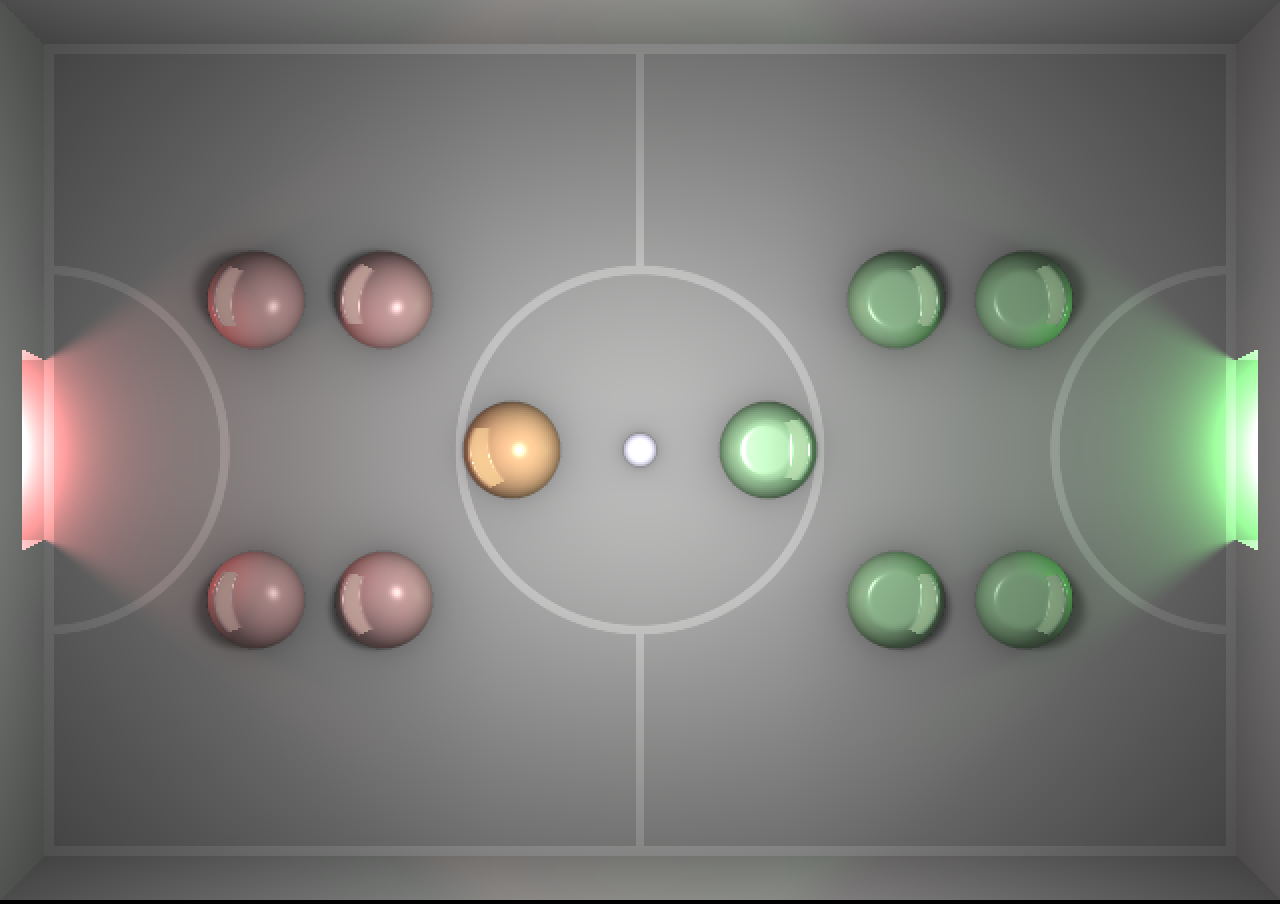
==== JS_GLSL/index.html @ 3027aa20 "new build" ====
<!DOCTYPE html>
<html>
  <head>
    <meta charset="utf-8">          
    <title>Index</title>
    <style>
      body {background-color: #000;overflow: hidden;margin: 0px;padding: 0px;}
    </style>
  </head>
  <body>
    <div class="divcanvas">
      <canvas id="canvas"></canvas>
    </div>
    <script>

"use strict";

const input = {
  mx:0,
  my:0,
  lsx:0,
  lsy:0,
  gp:false,
  elem: null,
  update: function() {
    for (const gamepad of navigator.getGamepads()) {
      if (!gamepad) continue;
      for (const [i, button] of gamepad.buttons.entries()) {
        if (button.pressed) {
          //console.log(`Button ${i} [PRESSED]`);
        }
      }
      for (const [i, axis] of gamepad.axes.entries()) {
        //console.log(`${i}: ${axis.toFixed(4)}`);
        //console.log("value", axis + 1);
        if(i==0){input.lsx=axis}
        if(i==1){input.lsy=axis}
        if(Math.abs(input.lsx)<0.1){input.lsx=0}
        if(Math.abs(input.lsy)<0.1){input.lsy=0}
      }
    }
  },
  setMousePosition:function(e) {
    const rect = input.elem.getBoundingClientRect();
    input.mx = e.clientX - rect.left;
    input.my = rect.height - (e.clientY - rect.top) - 1;  // bottom is 0 in WebGL
    //input.mx = input.mx*rr.pixscale;
    //input.my = input.my*rr.pixscale;
  },
  init:function(){
    this.elem = document.querySelector('.divcanvas');
    this.elem.addEventListener('mouseover', rr.requestFrame);
    this.elem.addEventListener('mouseout', rr.cancelFrame);
    this.elem.addEventListener('mousedown', physics.slow);
    this.elem.addEventListener('mouseup', physics.fast);
    this.elem.addEventListener('mousemove', this.setMousePosition);
    this.elem.addEventListener('touchstart', (e) => {
      e.preventDefault();
      rr.requestFrame();
    }, {passive: false});
    this.elem.addEventListener('touchmove', (e) => {
      e.preventDefault();
      this.setMousePosition(e.touches[0]);
    }, {passive: false});
    this.elem.addEventListener('touchend', (e) => {
      e.preventDefault();
      rr.cancelFrame();
    }, {passive: false});
    window.addEventListener("gamepadconnected", (e) => {
      input.gp = true;
      var eg = e.gamepad;
      console.log("GP %d: %s. %d btns, %d axes.",eg.index,eg.id,eg.buttons.length,eg.axes.length,);
    });
  }
}

const shaders = {
  vs:`#version 300 es
    // an attribute is an input (in) to a vertex shader.
    // It will receive data from a buffer
    in vec4 a_position;

    // all shaders have a main function
    void main() {

      // gl_Position is a special variable a vertex shader
      // is responsible for setting
      gl_Position = a_position;
    }
  `,
  fs:`#version 300 es
    precision highp float;

    uniform vec2 iResolution;
    uniform vec2 iMouse;
    uniform float iTime;

    uniform vec2 pos0;
    uniform vec3 pos1;
    uniform vec3 pos2;
    uniform vec3 pos3;
    uniform vec3 pos4;
    uniform vec3 pos5;
    uniform vec3 pos6;
    uniform vec3 pos7;
    uniform vec3 pos8;
    uniform vec3 pos9;
    uniform vec3 pos10;

    // we need to declare an output for the fragment shader
    out vec4 outColor;
    #define numrobs 11
    #define numlights 3
    #define black vec3(0.0,0.0,0.0)
    #define white vec3(1.0,1.0,1.0)
    #define grey vec3(0.5,0.5,0.5)
    #define blue vec3(0.0,0.0,1.0)
    #define red vec3(1.0,0.0,0.0)
    #define lime vec3(0.0,1.0,0.0)
    #define green vec3(0.0,0.7,0.0)
    #define cyan vec3(0.0,1.0,1.0)
    #define purple vec3(1.0,0.0,1.0)
    #define yellow vec3(1.0,1.0,0.0)
    #define orange vec3(1.0,0.6,0.0)
    
    #define porange vec3(1.0,0.8,0.6)
    #define pyellow vec3(0.87,0.87,0.7)
    #define pblue vec3(0.8,0.85,1.0)
    #define pgreen vec3(0.7,0.9,0.7)
    #define pink vec3(0.95,0.75,0.75)
    #define ppurple vec3(1.0,0.7,1.0)
    #define pgrey vec3(0.85,0.85,0.85)
    
    // declared here for use in functions
    float pixel = 0.0;
    vec4 courtprox = vec4(0.0);
    vec2 uv = vec2(0.0);
    float ar = 0.0;
    float f = 0.0; // AA mixing number
    float border = 0.05;
    float bar = 1.0;
    
    struct light
    {
        vec3 colour;
        vec3 position;
        vec3 difference;
        vec3 amount;
        vec2 shadow;
        float dist;
        float intensity;
    };
    
    struct Rob // Round Object. (Players and Ball)
    {
        vec3 position;
        vec3 colourA;
        vec3 colourB;
        float rotation;
        float radius;
    };
    
    vec3 getGroundColour(){
        float linewidth = 0.01;
        float hlinewidth = linewidth/2.0;
        float rhlinewidth = hlinewidth + pixel/2.0;
        vec3 rcol = pgrey;
        if(courtprox.x>-linewidth&&courtprox.x<=0.0||abs(courtprox.y)<linewidth||courtprox.z>-linewidth&&courtprox.z<=0.0||abs(courtprox.w)<linewidth){
            rcol = white;
        }
        float crad = 0.2;
        float dfc = distance(uv, vec2(ar/2.0, 0.5));
        float crdiff = dfc-crad;
        if(crdiff<rhlinewidth ){
            f = smoothstep(rhlinewidth-pixel,rhlinewidth , abs(crdiff));
            rcol = mix(white, pgrey, f);
        }
    
        if(crdiff>=hlinewidth-pixel&&abs(uv.x - (ar/2.0))<=hlinewidth){
            rcol = white;
        }
        dfc = distance(uv, vec2(border*bar, 0.5));
        crdiff = dfc-crad;
        if(crdiff<rhlinewidth ){
            f = smoothstep(rhlinewidth-pixel,rhlinewidth , abs(crdiff));
            rcol = mix(white, rcol, f);
        }
        dfc = distance(uv, vec2(ar-(border*bar), 0.5));
        crdiff = dfc-crad;
        if(crdiff<rhlinewidth ){
            f = smoothstep(rhlinewidth-pixel,rhlinewidth , abs(crdiff));
            rcol = mix(white, rcol, f);
        }
        return rcol;
    }
    
    bool outputMode = false; vec3 outputColour; // Easy way to throw a value at the output for debugging
    void outputValue (in float value){
        outputMode = true;
        if ( value >= 0.0 && value <= 1.0 )
            { outputColour = vec3(value, value, value); }
            else if ( value < 0.0 && value > -1.0 )
            { outputColour = vec3(0.0, 0.0, -value ); }
            else if ( value > 1.0 )
            { outputColour = vec3(1.0-(1.0/value), 1.0, 0.0); }
            else if ( value < -1.0 )
            { outputColour = vec3(1.0-(1.0/-value), 0.0, 1.0); }
    } // Call outputValue with a float and that value will override the pixel output
    void outputValue (in vec3 value){outputMode = true;outputColour = value;} // or directly with a vec3
    
    vec3 contrast(vec3 color, float value) {
      return 0.5 + value * (color - 0.5);
    }
    
    vec3 gammaCorrection (vec3 colour, float gamma) {
      return pow(colour, vec3(1. / gamma));
    }
    
    float linePointLength( in vec3 P, in vec3 A, in vec3 B ){
        vec3 AB = B-A;
        float lenAB = length(AB);
        vec3 D = AB/lenAB;
        vec3 AP = P-A;
        float d = dot(D, AP);
        vec3 X = A + D * dot(P-A, D);
        if(X.z<0.0){return 10.0;} else {return length(X-P);}
    }
    
    vec3 linePoint( in vec3 P, in vec3 A, in vec3 B ){
        vec3 AB = B-A;
        float lenAB = length(AB);
        vec3 D = AB/lenAB;
        vec3 AP = P-A;
        float d = dot(D, AP);
        vec3 X = A + D * dot(P-A, D);
        return X;
    }
    
    // SD Functions from https://iquilezles.org/articles/distfunctions2d/
    
    float sdBox( in vec2 p, in vec2 b )
    {
        vec2 d = abs(p)-b;
        return length(max(d,0.0)) + min(max(d.x,d.y),0.0);
    }
    
    float sdTriangle( in vec2 p, in vec2 p0, in vec2 p1, in vec2 p2 ){
      vec2 e0 = p1 - p0;
      vec2 e1 = p2 - p1;
      vec2 e2 = p0 - p2;
    
      vec2 v0 = p - p0;
      vec2 v1 = p - p1;
      vec2 v2 = p - p2;
    
      vec2 pq0 = v0 - e0*clamp( dot(v0,e0)/dot(e0,e0), 0.0, 1.0 );
      vec2 pq1 = v1 - e1*clamp( dot(v1,e1)/dot(e1,e1), 0.0, 1.0 );
      vec2 pq2 = v2 - e2*clamp( dot(v2,e2)/dot(e2,e2), 0.0, 1.0 );
        
        float s = e0.x*e2.y - e0.y*e2.x;
        vec2 d = min( min( vec2( dot( pq0, pq0 ), s*(v0.x*e0.y-v0.y*e0.x) ),
                           vec2( dot( pq1, pq1 ), s*(v1.x*e1.y-v1.y*e1.x) )),
                           vec2( dot( pq2, pq2 ), s*(v2.x*e2.y-v2.y*e2.x) ));
    
      return -sqrt(d.x)*sign(d.y);
    }
    // Copyright (c) 2024 John Cotterell johnmdcotterell@gmail.com
    // You may view and edit this code (with this message intact) only on Shadertoy.
    // Anything else requires my permission.
    
    void mainImage( out vec4 fragColor, in vec2 fragCoord )
    {
        // GEOMETRY SETTINGS
        // General
        uv = fragCoord/iResolution.y;      // Normalised resolution
        float height = 0.0;                     // This is the z value to go with our uv's x and y
        ar = iResolution.x/iResolution.y; // Aspect ratio or normalised width
        pixel = 1.0/iResolution.y;        // Size of pixel, for AA
        // Zones. Not exclusive. We can be on more than one for purposes of AA mixing
        bool ZoneRob = false;                  // Are we on the curved fg objects
        bool ZoneGround = false;                // Are we on the ground
        bool ZoneWall = false;                  // Are we on the walls
        bool ZoneGoalWall = false;              // Are we on the goal walls
        bool ZoneInsideWall = false;            // Are we inside wall of goal
        // Background
        border = 0.05;  // Edge border as fraction of screen
        bar = 1.0; // vary border thickness, set to ar, or not, set to 1.0 
        vec4 courtyard = vec4( border*bar, border, ar-(border*bar), 1.0-border); // Edge border limits
        // Difference between current position and edge border limits
        courtprox = vec4( courtyard.x - uv.x, courtyard.y - uv.y, uv.x - courtyard.z, uv.y - courtyard.w);
        float goalwidth = 0.2;                   // width of goal
        float goaltop = 0.5 + (goalwidth/2.0);   // position of goal top
        float goalbottom = 0.5 - (goalwidth/2.0);// position of goal bottom
        float goalprox = max((uv.y-goaltop), (goalbottom-uv.y)); // how far current position is from goal limits
        float wallheightfactor = 1.0;  // multiplier to make up for the fake wall perspective
        // Foreground
        Rob Robs[numrobs];
        float dist = ar; // distance to nearest foreground object
        int rindex = -1; // index of object
        vec2 centre = vec2(ar/2.0, 0.5); // centre of current object
        float radius = 0.0; // radius of current object
        float cradius = 0.34; // radius of circle
        vec2 centreL = vec2((ar/2.0)-(cradius),0.5); // centre of left circle
        vec2 centreR = vec2((ar/2.0)+(cradius),0.5); // centre of right circle
        float segment = 1.256637; // ( 3.1415926 * 2.0 ) / 5.0;
        float rightAng = 1.5708; // ( 3.1415926 * 2.0 ) / 4.0;
        float dradius = 0.055; // default object radius
        float bradius = 0.02; // ball radius
        vec2 distv; // vector from current position to centre
        vec3 normal = vec3(0.0,0.0,1.0); // normal of surface, default is normal of ground
        vec3 bgnormal = vec3(0.0,0.0,1.0); // normal of walls or ground, default is normal of ground
        bool flatTop = false;
        float theight = 0.0;
        float angle = 0.0;
        float speed = iTime;

        vec3 pos[numrobs];
        pos[0] = vec3(pos0, 0.0);
        pos[1] = pos1;
        pos[2] = pos2;
        pos[3] = pos3;
        pos[4] = pos4;
        pos[5] = pos5;
        pos[6] = pos6;
        pos[7] = pos7;
        pos[8] = pos8;
        pos[9] = pos9;
        pos[10] = pos10;
        for(int i=0;i<numrobs;i++){
            pos[i].x = (ar/2.0) + (pos[i].x/10.0)*(ar/2.0);
            pos[i].y = 0.5 + (pos[i].y/6.0)*0.5;
        }
        for(int i=1;i<numrobs;i++){
            Robs[i].radius = dradius;
            Robs[i].position = vec3( pos[i].xy, 0.0);
            Robs[i].rotation = pos[i].z - rightAng;
        }
        int hasball = 2;
        float balldist = bradius*1.1 + dradius;
        Robs[0].position = vec3( pos[0].x, pos[0].y, Robs[0].radius);
        Robs[0].radius = bradius;
        Robs[0].colourA = vec3(1.3,1.3,1.4);
        Robs[1].colourA = porange;
        Robs[2].colourA = pink;
        Robs[3].colourA = pink;
        Robs[4].colourA = pink;
        Robs[5].colourA = pink;
        Robs[6].colourA = pgreen;
        Robs[7].colourA = pgreen;
        Robs[8].colourA = pgreen;
        Robs[9].colourA = pgreen;
        Robs[10].colourA = pgreen;
        
        // COLOUR SETTINGS
        vec3 bgcol; // final background colour
        vec3 fgcol; // final foreground colour
        vec3 col = white;   // final colour
        vec2 robambient = vec2(1.0, 1.0); // the total Ambient effect of round objects. two vlaues for mixing foreground and bg
        
        light lights[numlights];
        lights[0] = light(vec3(1.0,1.0,1.0),vec3(ar*0.5, 0.5 ,0.5),vec3(0.0),vec3(0.0),vec2(0.0),0.0, 0.1);
        lights[1] = light(vec3(1.0,0.4,0.4),vec3(ar*-0.04, 0.5 ,0.05),vec3(0.0),vec3(0.0),vec2(0.0),0.0, 0.04);
        lights[2] = light(vec3(0.4,1.0,0.4),vec3(ar*1.04, 0.5 ,0.05),vec3(0.0),vec3(0.0),vec2(0.0),0.0, 0.04);
        
        // CASES
        if(courtprox.w>0.0 && courtprox.w*bar>courtprox.z && courtprox.w*bar>courtprox.x){
            // TOP WALL
            bgcol = pgrey;
            bgnormal = vec3(0.0,-1.0,0.0);
            ZoneWall = true;
            height = courtprox.w * wallheightfactor;
        } else if(courtprox.y>0.0 && courtprox.y*bar>courtprox.z && courtprox.y*bar>courtprox.x){
            // BOTTOM WALL
            bgcol = pgrey;
            bgnormal = vec3(0.0,1.0,0.0);
            ZoneWall = true;
            height = courtprox.y *  wallheightfactor;
        } else if(goalprox>0.0 && courtprox.x>0.0 || courtprox.x>(border*bar)/2.0){
            // LEFT WALL
            bgcol = pgrey;
            bgnormal = vec3(1.0,0.0,0.0);
            ZoneWall = true; ZoneGoalWall = true;
            float cph = courtprox.x/2.2;
            if(goalprox<cph && courtprox.x<(border*bar)/2.0 ){
                ZoneInsideWall = true;
                height = goalprox * wallheightfactor;
                if(uv.y<0.5){bgnormal = vec3(0.0,1.0,0.0);}else{bgnormal = vec3(0.0,-1.0,0.0);} 
            } else {
                height = courtprox.x * wallheightfactor;      
            }
        } else if(goalprox>0.0 && courtprox.z>0.0 || courtprox.z>(border*bar)/2.0){
            // RIGHT WALL
            bgcol = pgrey;
            bgnormal = vec3(-1.0,0.0,0.0);
            ZoneWall = true; ZoneGoalWall = true;
            if(goalprox<courtprox.z/2.2 && courtprox.z<(border*bar)/2.0 ){
                ZoneInsideWall = true;
                height = goalprox * wallheightfactor;
                if(uv.y<0.5){bgnormal = vec3(0.0,1.0,0.0);}else{bgnormal = vec3(0.0,-1.0,0.0);}
            } else {
                height = courtprox.z * wallheightfactor;
              
            }
        } else {
            ZoneGround = true;
            bgcol = getGroundColour();
            bgnormal = vec3(0.0,0.0,1.0);
            //float testbox = sdBox(uv - vec2(0.1,0.5), vec2(0.1,0.1));height=min(testbox, 0.0);
        }
        
        float lightATG = (goaltop-lights[1].position.y)/(lights[1].position.x-courtyard.x);
        float lightATGdist = ( (lights[1].position.x - uv.x) * lightATG) -  (uv.y-lights[1].position.y);
        float lightABG = (goalbottom-lights[1].position.y)/(lights[1].position.x-courtyard.x);
        float lightABGdist =    (uv.y-lights[1].position.y)-( (lights[1].position.x - uv.x) * lightABG);
        float lightAdist = lightABGdist*lightATGdist;
        
        lights[1].shadow.x = 1.0;
        if(goalprox<0.0||ZoneInsideWall){lights[1].shadow.x = 0.0;} else if(lightAdist>0.0){
            lights[1].shadow.x = 0.0;
            f = smoothstep(0.0, 0.2*-courtprox.x, lightAdist);
            lights[1].shadow.x = mix(1.0, 0.0, f);
        }
        
        lightATG = (goaltop-lights[2].position.y)/(lights[2].position.x-courtyard.z);
        lightATGdist = ( (lights[2].position.x - uv.x) * lightATG) -  (uv.y-lights[2].position.y);
        lightABG = (goalbottom-lights[2].position.y)/(lights[2].position.x-courtyard.z);
        lightABGdist =    (uv.y-lights[2].position.y)-( (lights[2].position.x - uv.x) * lightABG);
        lightAdist = lightABGdist*lightATGdist;
        
        lights[2].shadow.x = 1.0;
        if(goalprox<0.0||ZoneInsideWall){lights[2].shadow.x = 0.0;} else if(lightAdist>0.0){
            lights[2].shadow.x= 0.0;
            f = smoothstep(0.0, 0.2*-courtprox.z, lightAdist);
            lights[2].shadow.x = mix(1.0, 0.0, f);
        }
        lights[1].shadow.y = lights[1].shadow.x;
        lights[2].shadow.y = lights[2].shadow.x;
        
        
        for(int i=0;i<numrobs;i++){
            float bdist = distance(uv, Robs[i].position.xy);
            if(bdist<dist){dist=bdist;}
            
            if(bdist<Robs[i].radius&&!ZoneWall){
                dist=bdist;
                radius = Robs[i].radius;
                height = sqrt((radius*radius)-(dist*dist));
                ZoneRob = true;
                rindex = i;
                if(i>5){flatTop=true;}
                if(bdist<Robs[i].radius-pixel){ZoneGround = false;}
            } else {
                float edgedist = distance(uv, Robs[i].position.xy) + (Robs[i].position.z);
                robambient *= 1.0 - (0.5 * pow(0.8/(edgedist/Robs[i].radius),3.0)); // ambient multiplier for outside of object
            }
            
        }
        
        if(ZoneRob){
            fgcol = Robs[rindex].colourA;
            centre = vec2(Robs[rindex].position.x, Robs[rindex].position.y);
            distv = uv - centre;
            normal = vec3(distv.x, distv.y, height)/radius;
            height+=Robs[rindex].position.z;
            
            if(flatTop){
                float tradius = radius/2.5;
                theight = sqrt((radius*radius)-(tradius*tradius));
                if(height>theight){
                    height=theight;
                    normal = vec3(0.0, 1.0, 0.0);
                }
                f = smoothstep(theight-0.01, theight, height);
                normal = mix(normal,vec3(0.0, 0.0, 1.0),  f);
                height = mix(height,theight,  f);
            }
            
            robambient *= (0.6 + normal.z/3.0);// ambient multiplier for inside of object
            float rotation = Robs[rindex].rotation;
            if(rindex>0){
                // Spoiler flap - theres probably a simpler way of doing this
                float SpFoffset = radius*2.0;// set distance from centre to front
                float SpBoffset = radius/1.0;// set distance from centre to back
                float SpFheight = radius*-1.0;// set front and back heights
                float SpBheight = radius*1.4;
                float SpWidth = radius/1.4;// set width, length, height of triangle
                float SpLength = SpFoffset+SpBoffset;
                float SpHeight = SpBheight-SpFheight;
                vec3 SpFc = vec3(centre.x + SpFoffset * cos(rotation),  centre.y + SpFoffset * sin(rotation), 0.0);// get front point F
                vec3 SpFl = SpFc; SpFl.x += (SpWidth * sin(rotation)); SpFl.y -= (SpWidth * cos(rotation));// get front points L and R
                vec3 SpFr = SpFc; SpFr.x -= (SpWidth * sin(rotation)); SpFr.y += (SpWidth * cos(rotation));
                vec3 SpBc = vec3(centre.x - SpBoffset * cos(rotation), centre.y - SpBoffset * sin(rotation), 0.0);// get back point B
                vec3 SpBl = SpBc; SpBl.x += (SpWidth * sin(rotation)); SpBl.y -= (SpWidth * cos(rotation));// get back points L and R
                vec3 SpBr = SpBc; SpBr.x -= (SpWidth * sin(rotation)); SpBr.y += (SpWidth * cos(rotation));
                float SpBD = linePointLength( vec3(uv.x, uv.y, 0.0), vec3(SpBl.x, SpBl.y, 0.0), vec3(SpBr.x, SpBr.y, 0.0) );// get distance from back
                float SpFD = linePointLength( vec3(uv.x, uv.y, 0.0), vec3(SpFl.x, SpFl.y, 0.0), vec3(SpFr.x, SpFr.y, 0.0) );// get distance from front
                float SpH = SpFheight + (SpHeight*(SpFD/SpLength));// get height of current point
                float inTri = sdTriangle(uv, SpFc.xy, SpBr.xy, SpBl.xy);// is point in triangle
                //if(inTri<0.0){outputValue(purple);} // uncomment to test where spoiler triangle is
        
                float lineDist = linePointLength( vec3(uv.x, uv.y, 0.0) , vec3(SpBc.x, SpBc.y, 0.0)  , vec3(SpFc.x, SpFc.y, 0.0)  );
    
                if(SpH>height){// is spoiler higher than dome
                    float face = 0.7; 
                    if(inTri<0.0&&dist<radius*0.9){
                        if(dist<radius*0.7){
                            f = smoothstep(0.0, pixel*5.0, SpH-height);
                            height=mix(height, SpH,  f);
                            normal=mix(normal,vec3( face * cos(rotation) , face * sin(rotation), 0.7), f);
                        } else {
                            f = smoothstep(radius*0.75, radius*0.95, dist);
                            height=mix( SpH, height, f);
                            normal=mix(vec3( face * cos(rotation) , face * sin(rotation), 0.7),normal, f);
                        }
                    } 
                }
                
            }
            normal = normal/length(normal);
            for(int i=0;i<numrobs;i++){
            if(i!=rindex){
                for(int j=0;j<numlights;j++){
                 if(distance(Robs[i].position, lights[j].position) < distance(Robs[rindex].position, lights[j].position)){
                    vec3 tempBall = Robs[i].position;
                    tempBall.z*=1.2;
                    float beam = linePointLength(tempBall, lights[j].position, vec3(uv.x, uv.y, height)); 
                    float cradius = Robs[i].radius*1.2; // cheating and making the ball bigger so shadow seen more easily
                    float blur = distance(Robs[i].position, vec3(uv.x, uv.y, height))/5.0;
                    float shadow = 0.0;
                    if (beam<=(cradius-blur)){shadow = 1.0;} else {
                        f = smoothstep(cradius-blur, cradius, beam);
                        shadow = mix(1.0,0.0, f);
                    }
                    lights[j].shadow.y = max(shadow, lights[j].shadow.y);
                    }
                    }
                }
            }
        }
        
        if(ZoneGround||ZoneWall){
            float shadowheight = 0.0;
            if(ZoneWall){shadowheight = height;};
            for(int i=0;i<numrobs;i++){
                for(int j=0;j<numlights;j++){
                    float beam = linePointLength(Robs[i].position, lights[j].position, vec3(uv.x, uv.y, shadowheight)); 
                    float cradius = Robs[i].radius;
                    float blur = distance(Robs[i].position, vec3(uv.x, uv.y, shadowheight))/5.0;
                    float shadow = 0.0;
                    if (beam<=(cradius-blur)){shadow = 1.0;} else {
                        f = smoothstep(cradius-blur, cradius, beam);
                        shadow = mix(1.0,0.0, f);
                    }
                    lights[j].shadow.x = max(shadow, lights[j].shadow.x);
                }
            }
        }
        
        // calculate and multiply ambient
    
        // these ambient calculations are an approximation based on proximity to walls, ground and objects
        // it gives us a very rough but dynamic AO value
        float ambientmulti = (min(0.5+(height*3.0), 1.0));// if you're on the ground, half of ambient light is removed
        float ambiA = 1.0;float ambiB = 1.0; float ambiC = 0.5;
        ambientmulti *= sqrt((min(ambiC-(courtprox.w*ambiA), ambiB))*(min(ambiC-courtprox.z*ambiA, ambiB))*(min(ambiC-courtprox.y*ambiA, ambiB))*(min(ambiC-courtprox.x*ambiA, ambiB)));
        // and again for each wall
        ambientmulti = robambient.x*ambientmulti;
        
        vec3 position = vec3(uv, height);
        vec3 bgtot = vec3(0.0);
        vec3 fgtot = vec3(0.0);
        vec3 sptot = vec3(0.0);
        for(int j=0;j<numlights;j++){
            lights[j].difference = lights[j].position - position;
            lights[j].dist = length(lights[j].difference);
            lights[j].difference = lights[j].difference/lights[j].dist;
            lights[j].amount.x = max(0.0, dot(lights[j].difference, normal));
            lights[j].amount.x = lights[j].amount.x/(lights[j].dist*lights[j].dist);
            lights[j].amount.y = max(0.0, dot(lights[j].difference, bgnormal));
            lights[j].amount.y = lights[j].amount.y/(lights[j].dist*lights[j].dist);
            lights[j].amount.y *= lights[j].intensity * (1.0-lights[j].shadow.x);
            lights[j].amount.x *= lights[j].intensity * (1.0-lights[j].shadow.y);
            bgtot += lights[j].colour*lights[j].amount.y;
            fgtot += lights[j].colour*lights[j].amount.x;
        }
    
        bgcol*=ambientmulti+bgtot;
        
        if(ZoneRob){
            // calculate and add specular
            vec3 incident = vec3(0.0, 0.0, -1.0);
            vec3 reflection = reflect(incident, normal);
            for(int j=0;j<numlights;j++){
                lights[j].amount.z = pow(max(0.0, dot(lights[j].difference, reflection)),32.0);
                lights[j].amount.z = lights[j].amount.z/(lights[j].dist*lights[j].dist);
                lights[j].amount.z *= lights[j].intensity * (1.0-lights[j].shadow.y);
                sptot += lights[j].colour*lights[j].amount.z;
            }
        
            fgcol *= ambientmulti+fgtot;
            fgcol += sptot; // Add specuialr highlight
        
            // Assign forground or background colour or mix them if on AA border
       
            if(ZoneGround){
                f = smoothstep(radius-pixel, radius, dist);
                col = mix(fgcol,bgcol, f);
            } else {
                col = fgcol;
            }
        } else {
            col = bgcol;
        }
        /*Output to screen
    
        f = smoothstep(0.0, iResolution.x, iMouse.x);
        col = contrast(col, f+1.0);
        if(iMouse.y!=0.0){
            f = smoothstep(0.0, iResolution.y, iMouse.y);
            col = gammaCorrection(col, 0.5 + f*2.0);
        }
        */
        if(outputMode){col = outputColour;}
        fragColor = vec4(col,1.0);
    }

    void main() {
      mainImage(outColor, gl_FragCoord.xy);
    }
  `
}
  
const rr = {
  pixscale: 2,
  requestId: undefined,
  then:0,
  time:0,
  gl:null,
  program:null,
  vao:null,
  resolutionLoc:null,
  mouseLoc:null,
  timeLoc:null,
  pos0Loc:null,
  pos1Loc:null,
  pos2Loc:null,
  pos3Loc:null,
  pos4Loc:null,
  pos5Loc:null,
  pos6Loc:null,
  pos7Loc:null,
  pos8Loc:null,
  pos9Loc:null,
  pos10Loc:null,
  render: function(now) {
    rr.requestId = undefined;
    now *= 0.001;  // convert to seconds
    const elapsedTime = Math.min(now - rr.then, 0.1);
    rr.time += elapsedTime;
    rr.then = now;
    rr.resize();
    input.update();
    rr.gl.viewport(0, 0, rr.gl.canvas.width, rr.gl.canvas.height);
    rr.gl.useProgram(rr.program);
    rr.gl.bindVertexArray(rr.vao);
    physics.animate();
    AI.animate();
    rr.gl.uniform2f(rr.resolutionLoc, rr.gl.canvas.width, rr.gl.canvas.height);
    rr.gl.uniform2f(rr.mouseLoc, input.mx, input.my);
    rr.gl.uniform1f(rr.timeLoc, rr.time);
    rr.gl.uniform2f(rr.pos0Loc, go[0].x, go[0].y);
    rr.gl.uniform3f(rr.pos1Loc, go[1].x, go[1].y, go[1].r);
    rr.gl.uniform3f(rr.pos2Loc, go[2].x, go[2].y, go[2].r);
    rr.gl.uniform3f(rr.pos3Loc, go[3].x, go[3].y, go[3].r);
    rr.gl.uniform3f(rr.pos4Loc, go[4].x, go[4].y, go[4].r);
    rr.gl.uniform3f(rr.pos5Loc, go[5].x, go[5].y, go[5].r);
    rr.gl.uniform3f(rr.pos6Loc, go[6].x, go[6].y, go[6].r);
    rr.gl.uniform3f(rr.pos7Loc, go[7].x, go[7].y, go[7].r);
    rr.gl.uniform3f(rr.pos8Loc, go[8].x, go[8].y, go[8].r);
    rr.gl.uniform3f(rr.pos9Loc, go[9].x, go[9].y, go[9].r);
    rr.gl.uniform3f(rr.pos10Loc, go[10].x, go[10].y, go[10].r);

    rr.gl.drawArrays(
        rr.gl.TRIANGLES,
        0,     // offset
        6,     // num vertices to process
    );

    rr.requestFrame();
  },
  requestFrame: function(){
    if (!rr.requestId) {
      rr.requestId = requestAnimationFrame(rr.render);
    }
  },
  cancelFrame: function() {
    if (rr.requestId) {
      cancelAnimationFrame(rr.requestId);
      rr.requestId = undefined;
    }
  },
  resize: function(){
    canvas.width  = window.innerWidth/this.pixscale;
    canvas.height = window.innerHeight/this.pixscale; 
    canvas.style['image-rendering'] = 'pixelated';
    canvas.style.width  = window.innerWidth+'px';
    canvas.style.height = window.innerHeight+'px';
  },
  init: function(){
    this.resize();
      const canvas = document.querySelector("#canvas");
  rr.gl = canvas.getContext("webgl2");
  if (!rr.gl) {return;}
    rr.program = createProgramFromSources(rr.gl, [shaders.vs, shaders.fs]);
  const positionAttributeLoc = rr.gl.getAttribLocation(rr.program, "a_position");

    rr.resolutionLoc = rr.gl.getUniformLocation(rr.program, "iResolution");
    rr.mouseLoc =rr.gl.getUniformLocation(rr.program, "iMouse");
    rr.timeLoc = rr.gl.getUniformLocation(rr.program, "iTime");
    rr.pos0Loc = rr.gl.getUniformLocation(rr.program, "pos0");
    rr.pos1Loc = rr.gl.getUniformLocation(rr.program, "pos1");
    rr.pos2Loc = rr.gl.getUniformLocation(rr.program, "pos2");
    rr.pos3Loc = rr.gl.getUniformLocation(rr.program, "pos3");
    rr.pos4Loc = rr.gl.getUniformLocation(rr.program, "pos4");
    rr.pos5Loc = rr.gl.getUniformLocation(rr.program, "pos5");
    rr.pos6Loc = rr.gl.getUniformLocation(rr.program, "pos6");
    rr.pos7Loc = rr.gl.getUniformLocation(rr.program, "pos7");
    rr.pos8Loc = rr.gl.getUniformLocation(rr.program, "pos8");
    rr.pos9Loc = rr.gl.getUniformLocation(rr.program, "pos9");
    rr.pos10Loc =rr.gl.getUniformLocation(rr.program, "pos10");

  rr.vao = rr.gl.createVertexArray();
  rr.gl.bindVertexArray(rr.vao);
  const positionBuffer = rr.gl.createBuffer();
  rr.gl.bindBuffer(rr.gl.ARRAY_BUFFER, positionBuffer);
  rr.gl.bufferData(rr.gl.ARRAY_BUFFER, new Float32Array([-1,-1,1,-1,-1,1,-1,1,1,-1,1,1]), rr.gl.STATIC_DRAW);
  rr.gl.enableVertexAttribArray(positionAttributeLoc);

  rr.gl.vertexAttribPointer(
      positionAttributeLoc,
      2,          // 2 components per iteration
      rr.gl.FLOAT,   // the data is 32bit floats
      false,      // don't normalize the data
      0,          // 0 = move forward size * sizeof(type) each iteration to get the next position
      0,          // start at the beginning of the buffer
  );


  this.requestFrame();
  requestAnimationFrame(this.cancelFrame);
  }
}

const physics = {
    hook: [0.85, 0.85, 0.85, 0.85, 0.85, 0.85, 0.85, 0.85, 0.85, 0.85, 0.85],
    amount: 11,
    damp: 0.98,
    stopv: 0.001,
    cdist: 3,
    maxvel:[0.13, 0.2, 0.13,0.13,0.13, 0.13, 0.13,0.13, 0.13, 0.13, 0.13],
    agil: 2,
    poss: false,
    possby: 5,
    xv: [0, 0, 0, 0, 0, 0, 0, 0, 0, 0, 0],
    yv: [0, 0, 0, 0, 0, 0, 0, 0, 0, 0, 0],
    zv: [0, 0, 0, 0, 0, 0, 0, 0, 0, 0, 0],
    v: [0, 0, 0, 0, 0, 0, 0, 0, 0, 0, 0],
    xp: [0, 0, 0, 0, 0, 0, 0, 0, 0, 0, 0],
    yp: [0, 0, 0, 0, 0, 0, 0, 0, 0, 0, 0],
    mass: [1, 5, 5, 5, 5, 5, 5, 5, 5, 5, 5],
    radii: [0.2, 0.7, 0.7, 0.7, 0.7, 0.7,0.7, 0.7, 0.7, 0.7, 0.7],
    toplim: [5.1, 4.7, 4.7, 4.7, 4.7, 4.7, 4.7, 4.7, 4.7, 4.7, 4.7],
    botlim: [-5.1, -4.7, -4.7, -4.7, -4.7, -4.7, -4.7, -4.7, -4.7, -4.7, -4.7],
    leflim: [-9.3, -8.9, -8.9, -8.9, -8.9, -8.9, -8.9, -8.9, -8.9, -8.9, -8.9],
    riglim: [9.3, 8.9, 8.9, 8.9, 8.9, 8.9, 8.9, 8.9, 8.9, 8.9, 8.9],
    goalTop: 1.5,
    goalBottom: -1.5,
    targetx: [0, -6.5, -6.5, -4, -4, -2, 2, 4, 4, 6.5, 6.5],
    targety: [0, 2, -2, 3, -3, 0, 0, -3, 3, -2, 2],
    targetxd: [0, 0, 0, 0, 0, 0, 0, 0, 0, 0, 0],
    targetyd: [0, 0, 0, 0, 0, 0, 0, 0, 0, 0, 0],
    targeta: [0, 0, 0, 0, 0, 0, 0, 0, 0, 0, 0],
    targetamin: 0,
    targetamax: 0,
    anglediff: [0, 0, 0, 0, 0, 0, 0, 0, 0, 0, 0],
    angleinc: [0, 0, 0, 0, 0, 0, 0, 0, 0, 0, 0],
    targetd: [0, 0, 0, 0, 0, 0, 0, 0, 0, 0, 0],
    ballxd: [0, 0, 0, 0, 0, 0, 0, 0, 0, 0, 0],
    ballyd: [0, 0, 0, 0, 0, 0, 0, 0, 0, 0, 0],
    balld: [0, 0, 0, 0, 0, 0, 0, 0, 0, 0, 0],
    nearestA: 0,
    nearestB: 0,
    vinc: 0.1,
    delta: 1.0,
    slow: function(){
      physics.delta = 0.4;
    },
    fast: function(){
      physics.delta = 1.0;
    },
    checkColl: function(A, B) {
        var dx = go[B].x - go[A].x;
        var dy = go[B].y - go[A].y;
        var dist = Math.sqrt(dx * dx + dy * dy);
        if (dist < this.radii[A] + this.radii[B]) {
            var angle = Math.atan2(dy, dx);
            var cosa = Math.cos(angle);
            var sina = Math.sin(angle);
            var vx1p = cosa * this.xv[A] + sina * this.yv[A];
            var vy1p = cosa * this.yv[A] - sina * this.xv[A];
            var vx2p = cosa * this.xv[B] + sina * this.yv[B];
            var vy2p = cosa * this.yv[B] - sina * this.xv[B];
            var P = vx1p * this.mass[A] + vx2p * this.mass[B];
            var V = vx1p - vx2p;
            vx1p = (P - this.mass[B] * V) / (this.mass[A] + this.mass[B]);
            vx2p = V + vx1p;
            this.xv[A] = cosa * vx1p - sina * vy1p;
            this.yv[A] = cosa * vy1p + sina * vx1p;
            this.xv[B] = cosa * vx2p - sina * vy2p;
            this.yv[B] = cosa * vy2p + sina * vx2p;
            var diff = ((this.radii[A] + this.radii[B]) - dist) / 2;
            var cosd = cosa * diff;
            var sind = sina * diff;
            go[A].x -= cosd;
            go[A].y -= sind;
            go[B].x += cosd;
            go[B].y += sind;
        }
    },
    score: function(side) {
        go[0].x = 0;
        go[0].y = 0;

        this.xv[0] = 0;
        this.yv[0] = 0;
        this.poss = false;
        this.possby = 0;
    },
    animate: function() {



        for (var i = 0; i < this.amount; i++) {


                if (this.poss && i === 0) {
                    go[i].x = (go[this.possby].x + 1.1*(this.hook[i] * Math.cos(go[this.possby].r - 1.5708)));
                    go[i].y = (go[this.possby].y + 1.1*(this.hook[i] * Math.sin(go[this.possby].r - 1.5708)));
                }
                //if(i<2){
                go[i].x += this.xv[i]*this.delta;
                go[i].y += this.yv[i]*this.delta;
                //}
                this.xv[i] *= this.damp;
                this.yv[i] *= this.damp;
                if (go[i].x > this.riglim[i]) {

                    go[i].x = this.riglim[i];
                    this.xv[i] = -this.xv[i];

                    if (i === 0) {
                        if (go[i].y < this.goalTop && go[i].y > this.goalBottom) {
                            this.score("A");
                        }
                    }

                }
                if (go[i].x < this.leflim[i]) {
                    go[i].x = this.leflim[i];
                    this.xv[i] = -this.xv[i];
                    if (i === 0) {
                        if (go[i].y < this.goalTop && go[i].y > this.goalBottom) {
                            this.score("B");
                        }
                    }
   
                }
                if (go[i].y > this.toplim[i]) {
                    go[i].y = this.toplim[i];
                    this.yv[i] = -this.yv[i];
       
                }
                if (go[i].y < this.botlim[i]) {
                    go[i].y = this.botlim[i];
                    this.yv[i] = -this.yv[i];
       
                }

                if ((Math.abs(this.xv[i]) + Math.abs(this.yv[i])) < this.stopv) {
                    this.xv[i] = 0;
                    this.yv[i] = 0;
                }
   
            this.xp[i] = go[i].x;
            this.yp[i] = go[i].y;
            for (var j = i + 1; j < this.amount; j++) {
                this.checkColl(i, j);
            }
            if (i==0){

                if (this.poss) {
                    var xd2 = go[0].x - (go[this.possby].x + (this.hook[i] * Math.cos(go[this.possby].r - 1.5708)));
                    var yd2 = go[0].y - (go[this.possby].y + (this.hook[i] * Math.sin(go[this.possby].r - 1.5708)));
                    if (Math.sqrt((Math.abs(xd2) * Math.abs(xd2) + (Math.abs(yd2) * Math.abs(yd2)))) > 0.3) {
                        this.yv[0] = this.yv[this.possby];
                        this.xv[0] = this.xv[this.possby];
                        this.poss = false;
                        this.possby = 0;

                    }
                }

            } else {
                this.ballxd[i] = go[0].x - go[i].x;
                this.ballyd[i] = go[0].y - go[i].y;
                this.balld[i] = Math.sqrt((Math.abs(this.ballxd[i]) * Math.abs(this.ballxd[i])) + (Math.abs(this.ballyd[i]) * Math.abs(this.ballyd[i])));

                this.targetxd[i] = this.targetx[i] - go[i].x;
                this.targetyd[i] = this.targety[i] - go[i].y;
                this.targeta[i] = Math.atan2(this.targetyd[i], this.targetxd[i]);
   
                go[i].r = go[i].r % 6.283184;
 
                this.targetd[i] = Math.sqrt((Math.abs(this.targetxd[i]) * Math.abs(this.targetxd[i])) + (Math.abs(this.targetyd[i]) * Math.abs(this.targetyd[i])));

                if (this.targetd[i] > this.cdist) {
                    this.v[i] = this.maxvel[i];
                } else if (i == this.nearestA && this.possby != i) {
                    this.v[i] = this.maxvel[i];
                } else if (i == this.nearestB && this.possby != i) {
                    this.v[i] = this.maxvel[i];
                } else if (this.possby == i && i!=1) {
                    this.v[i] = this.maxvel[i];
                } else {
                    this.v[i] = this.maxvel[i] * (this.targetd[i] / this.cdist);
                } 

                //
                var wx = this.v[i] * Math.cos(this.targeta[i]);
                var wy = this.v[i] * Math.sin(this.targeta[i]);
                var netrotation = (go[i].r - 1.5708);

                this.anglediff[i] = this.targeta[i] - netrotation;

                if (this.anglediff[i] > 3.1415927) {
                    this.anglediff[i] -= 6.24318;
                }
                if (this.anglediff[i] < -3.1415927) {
                    this.anglediff[i] += 6.24318;
                }


                if (Math.abs(this.anglediff[i]) < 0.5) {
                    this.yv[i] += (wy - this.yv[i]) / this.agil;
                    this.xv[i] += (wx - this.xv[i]) / this.agil;
                }

                this.angleinc[i] = (this.anglediff[i]) / 10;

                if (this.targetd[i] < 1 && i>1) {

                    this.targetxd[i] = go[0].x - go[i].x;
                    this.targetyd[i] = go[0].y - go[i].y;
                    this.targeta[i] = Math.atan2(this.targetyd[i], this.targetxd[i]);
                    this.anglediff[i] = this.targeta[i] - netrotation;
                    if (this.anglediff[i] > 3.1415927) {
                        this.anglediff[i] -= 6.24318;
                    }
                    if (this.anglediff[i] < -3.1415927) {
                        this.anglediff[i] += 6.24318;
                    }
                    this.angleinc[i] = (this.anglediff[i]) / 10;



                }

                go[i].r += this.angleinc[i]*this.delta;
 
                if (this.possby == i && this.targetd[i] < 1 && i>1) {
                    this.poss = false;
                    this.possby = 0;
                    this.yv[0] = this.yv[i] + 0.4 * Math.sin(go[i].r - 1.5708);
                    this.xv[0] = this.xv[i] + 0.4 * Math.cos(go[i].r - 1.5708);
                    go[0].x += this.xv[0];
                    go[0].y += this.yv[0];
                }

                if (!this.poss) {
                    var xd = go[0].x - (go[i].x + (this.hook[i] * Math.cos(go[i].r - 1.5708)));
                    var yd = go[0].y - (go[i].y + (this.hook[i] * Math.sin(go[i].r - 1.5708)));
                    if (Math.sqrt((Math.abs(xd) * Math.abs(xd) + (Math.abs(yd) * Math.abs(yd)))) < 0.2) {
                        this.poss = true;
                        this.possby = i;
                      
                    }
                }



            }
         
        }
        this.nearestA = 2;
        this.nearestB = 6;
        for (var k = 2; k < 6; k++) {
            if (this.balld[k] < this.balld[this.nearestA]) {
                this.nearestA = k;
            }
        }

        for (var l = 6; l < this.amount; l++) {
            if (this.balld[l] < this.balld[this.nearestB]) {
                this.nearestB = l;
            }
        }
    }
};

var go = [
  {x:0, y:0},
  {x:-2,y:0, r: 1.5708},
  {x:-4,y:2, r: 1.5708},
  {x:-4,y:-2,r: 1.5708},
  {x:-6,y:2, r: 1.5708},
  {x:-6,y:-2,r: 1.5708},
  {x:2, y:0, r:-1.5708},
  {x:4, y:2, r:-1.5708},
  {x:4, y:-2,r:-1.5708},
  {x:6, y:2, r:-1.5708},
  {x:6, y:-2,r:-1.5708}]

var AI = {
    human: 1,
    attackx: [0, 0.2, 0.4, 0.6, 0.8, 1.2, 1.5, 1.5, 1.8, 1.8, 1.9],
    attacky: [0, 1, 1.5, 0.5, 1.7, 0.3, 1.3, 0.7, 0.3, 1.7, 1],
    neutralx: [0, 0.25, 0.25, 0.7, 0.7, 0.8, 1.2, 1.3, 1.3, 1.75, 1.75],
    neutraly: [0, 0.5, 1.5, 0.25, 1.75, 1, 1, 1.75, 0.25, 1.5, 0.5],
    defensex: [0, 0.1, 0.2, 0.2, 0.5, 0.5, 0.8, 1.2, 1.4, 1.6, 1.8],
    defensey: [0, 1, 1.7, 0.3, 0.7, 1.3, 0.3, 1.7, 0.5, 1.5, 1],
    positionx: null,
    positiony: null,

    animate: function() {
        if (physics.poss) {
            if (physics.possby > 5) {
                this.positionx = this.defensex;
                this.positiony = this.defensey;
            } else {
                this.positionx = this.attackx;
                this.positiony = this.attacky;
            }

        } else {
            this.positionx = this.neutralx;
            this.positiony = this.neutraly;
        }

        for (var i = 1; i < 11; i++) {
            if(i!=this.human){
            physics.targetx[i] = this.getx(this.positionx[i]);
            physics.targety[i] = this.gety(this.positiony[i]);
        }
        }
        if(input.gp){
          var gpoffset = 0;
          if(physics.possby==1){gpoffset=0}
            physics.targetx[this.human] = (go[this.human].x-gpoffset) + input.lsx*2;
            physics.targety[this.human] = (go[this.human].y+gpoffset) - input.lsy*2;
          } else {
            physics.targetx[this.human] = ((input.mx/window.innerWidth)*20)-10;
            physics.targety[this.human] = ((input.my/window.innerHeight)*12)-6;
          }
        

        // nearest red and green droids to ball targets ball
        if(physics.nearestA!=this.human){
        physics.targetx[physics.nearestA] = go[0].x;
        physics.targety[physics.nearestA] = go[0].y;
        }
        physics.targetx[physics.nearestB] = go[0].x;
        physics.targety[physics.nearestB] = go[0].y;

        // if ball is in possession, give possessing droid new target
        if (physics.poss&&physics.possby!=this.human) {

            if (physics.possby > 5) {
                physics.targetx[physics.possby] = -5;
                physics.targety[physics.possby] = 0;
            } else {
                physics.targetx[physics.possby] = 5;
                physics.targety[physics.possby] = 0;
            }
        }
        // if possessing droid reaches target, target goal

        // if pointing towards goal, fire ball

        // give human droid control target

        //physics.targetx[this.human] = controls.mx;
        //physics.targety[this.human] = controls.my;
    },

    getx: function(num) {
        var ballx = go[0].x;
        ballx += 9.6;
        if (num < 1) {
            return ((ballx * num) - 9.6);
        } else {
            return ((ballx + ((19.2 - ballx) * (num - 1))) - 9.6);
        }
    },

    gety: function(num) {
        var bally = go[0].y;
        bally += 5.4;
        if (num < 1) {
            return ((bally * num) - 5.4);
        } else {
            return ((bally + ((10.8 - bally) * (num - 1))) - 5.4);
        }
    }
};

function main() {
  input.init();
  rr.init();
}

  // The remaining code is from webgl2fundamentals.org
  // The full version and copyright notice is here:
  // https://webgl2fundamentals.org/webgl/resources/webgl-utils.js

  function error(msg) {console.log(msg)}

  const dst = ["VERTEX_SHADER","FRAGMENT_SHADER"];

  function loadShader(gl, shaderSource, shaderType, opt_errorCallback) {
    const errFn = opt_errorCallback || error;
    const shader = gl.createShader(shaderType);
    rr.gl.shaderSource(shader, shaderSource);
    rr.gl.compileShader(shader);
    const compiled = rr.gl.getShaderParameter(shader, gl.COMPILE_STATUS);
    if (!compiled) {
      const lastError = rr.gl.getShaderInfoLog(shader);
      errFn(`Error compiling shader: ${lastError}\n${addLineNumbersWithError(shaderSource, lastError)}`);
      gl.deleteShader(shader);
      return null;
    }
    return shader;
  }

  function createProgram(gl, shdrs, opt_a, opt_l, opt_e) {
    const errFn = opt_e || error;
    const program = rr.gl.createProgram();
    shdrs.forEach(function(shader) { gl.attachShader(program, shader);});
    if (opt_a) { opt_a.forEach(function(attrib, ndx) {
      rr.gl.bindAttribLoc( program, opt_l ? opt_l[ndx] : ndx, attrib);});
    }
    rr.gl.linkProgram(program);

    const linked = rr.gl.getProgramParameter(program, rr.gl.LINK_STATUS);
    if (!linked) {
        const lastError = rr.gl.getProgramInfoLog(program);
        errFn(`Error in program linking: ${lastError}\n${
          shdrs.map(shader => {
            const src = addLineNumbersWithError(rr.gl.getShaderSource(shader));
            const type = rr.gl.getShaderParameter(shader, rr.gl.SHADER_TYPE);
            return `${glEnumToString(rr.gl, type)}:\n${src}`;
          }).join('\n')
        }`);
          gl.deleteProgram(program);
          return null;
        }
        return program;
      }

      function createProgramFromSources(gl, ss, opt_a, opt_l, opt_e) {
        const shdrs = [];
        for (let ii = 0; ii < ss.length; ++ii) {shdrs.push(loadShader(gl, ss[ii], gl[dst[ii]], opt_e));}
        return createProgram(gl, shdrs, opt_a, opt_l, opt_e);
      }
      main();
    </script>
  </body>
</html>
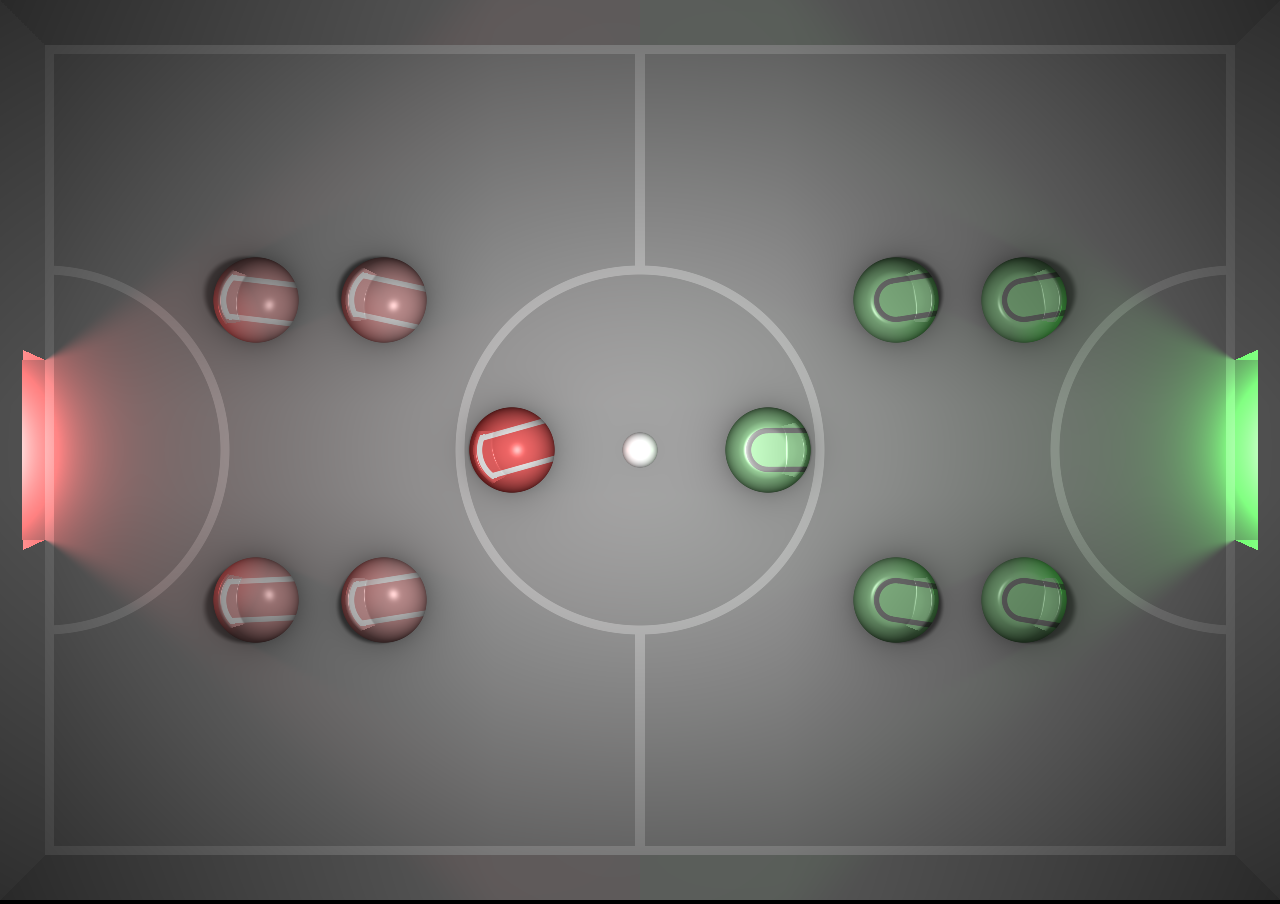
==== commit bc2684d8: "added tractor and team colours" ====
--- a/JS_GLSL/index.html
+++ b/JS_GLSL/index.html
@@ -90,11 +90,9 @@
   `,
   fs:`#version 300 es
     precision highp float;
-
     uniform vec2 iResolution;
     uniform vec2 iMouse;
     uniform float iTime;
-
     uniform vec2 pos0;
     uniform vec3 pos1;
     uniform vec3 pos2;
@@ -106,213 +104,239 @@
     uniform vec3 pos8;
     uniform vec3 pos9;
     uniform vec3 pos10;
-
-    // we need to declare an output for the fragment shader
+    uniform int player;
+    uniform int hasball;
     out vec4 outColor;
-    #define numrobs 11
-    #define numlights 3
-    #define black vec3(0.0,0.0,0.0)
-    #define white vec3(1.0,1.0,1.0)
-    #define grey vec3(0.5,0.5,0.5)
-    #define blue vec3(0.0,0.0,1.0)
-    #define red vec3(1.0,0.0,0.0)
-    #define lime vec3(0.0,1.0,0.0)
-    #define green vec3(0.0,0.7,0.0)
-    #define cyan vec3(0.0,1.0,1.0)
-    #define purple vec3(1.0,0.0,1.0)
-    #define yellow vec3(1.0,1.0,0.0)
-    #define orange vec3(1.0,0.6,0.0)
-    
-    #define porange vec3(1.0,0.8,0.6)
-    #define pyellow vec3(0.87,0.87,0.7)
-    #define pblue vec3(0.8,0.85,1.0)
-    #define pgreen vec3(0.7,0.9,0.7)
-    #define pink vec3(0.95,0.75,0.75)
-    #define ppurple vec3(1.0,0.7,1.0)
-    #define pgrey vec3(0.85,0.85,0.85)
-    
-    // declared here for use in functions
-    float pixel = 0.0;
-    vec4 courtprox = vec4(0.0);
-    vec2 uv = vec2(0.0);
-    float ar = 0.0;
-    float f = 0.0; // AA mixing number
-    float border = 0.05;
-    float bar = 1.0;
-    
-    struct light
+
+#define numrobs 11
+#define numlights 4
+
+#define white vec3(1.)
+#define pink vec3(.95,.75,.75)
+#define pgreen vec3(.7,.9,.7)
+#define pblack vec3(.6,.6,.6)
+#define black vec3(.0)
+#define pgrey vec3(0.85)
+#define pred vec3(1., .5, .5)
+
+float pixel = 0.0;
+vec4 courtprox = vec4(0.0);
+vec2 uv = vec2(0.0);
+float ar = 0.0;
+float f = 0.0; 
+float border = 0.05;
+float bar = 1.0;
+
+struct light
+{
+    vec3 colour;
+    vec3 position;
+    vec3 difference;
+    vec3 amount;
+    vec2 shadow;
+    float dist;
+    float intensity;
+    bool casts;
+    bool ison;
+};
+
+struct Rob
+{
+    vec3 position;
+    vec3 colourA;
+    vec3 colourB;
+    float rotation;
+    float radius;
+    bool ison;
+};
+
+vec3 getGroundColour(){
+    float linewidth = 0.01;
+    float hlinewidth = linewidth/2.0;
+    float rhlinewidth = hlinewidth + pixel/2.0;
+    vec3 rcol = pgrey;
+    if(courtprox.x>-linewidth&&courtprox.x<=0.0||abs(courtprox.y)<linewidth||courtprox.z>-linewidth&&courtprox.z<=0.0||abs(courtprox.w)<linewidth){
+        rcol = white;
+    }
+    float crad = 0.2;
+    float dfc = distance(uv, vec2(ar/2.0, 0.5));
+    float crdiff = dfc-crad;
+    if(crdiff<rhlinewidth ){
+        f = smoothstep(rhlinewidth-pixel,rhlinewidth , abs(crdiff));
+        rcol = mix(white, pgrey, f);
+    }
+
+    if(crdiff>=hlinewidth-pixel&&abs(uv.x - (ar/2.0))<=hlinewidth){
+        rcol = white;
+    }
+    dfc = distance(uv, vec2(border*bar, 0.5));
+    crdiff = dfc-crad;
+    if(crdiff<rhlinewidth ){
+        f = smoothstep(rhlinewidth-pixel,rhlinewidth , abs(crdiff));
+        rcol = mix(white, rcol, f);
+    }
+    dfc = distance(uv, vec2(ar-(border*bar), 0.5));
+    crdiff = dfc-crad;
+    if(abs(crdiff)<rhlinewidth ){
+        f = smoothstep(rhlinewidth-pixel,rhlinewidth , abs(crdiff));
+        rcol = mix(white, rcol, f);
+    }
+    return rcol;
+}
+
+bool outputMode = false; vec3 outputColour;
+void outputValue (in float value){
+    outputMode = true;
+    if ( value >= 0.0 && value <= 1.0 )
+        { outputColour = vec3(value, value, value); }
+        else if ( value < 0.0 && value > -1.0 )
+        { outputColour = vec3(0.0, 0.0, -value ); }
+        else if ( value > 1.0 )
+        { outputColour = vec3(1.0-(1.0/value), 1.0, 0.0); }
+        else if ( value < -1.0 )
+        { outputColour = vec3(1.0-(1.0/-value), 0.0, 1.0); }
+} 
+void outputValue (in vec3 value){outputMode = true;outputColour = value;}
+
+vec3 contrast(vec3 color, float value) {
+  return 0.5 + value * (color - 0.5);
+}
+
+vec3 gammaCorrection (vec3 colour, float gamma) {
+  return pow(colour, vec3(1. / gamma));
+}
+
+float linePointLength( in vec3 P, in vec3 A, in vec3 B ){
+    vec3 AB = B-A;
+    float lenAB = length(AB);
+    vec3 D = AB/lenAB;
+    vec3 AP = P-A;
+    float d = dot(D, AP);
+    vec3 X = A + D * dot(P-A, D);
+    if(X.z<0.0){return 10.0;} else {return length(X-P);}
+}
+
+vec3 linePoint( in vec3 P, in vec3 A, in vec3 B ){
+    vec3 AB = B-A;
+    float lenAB = length(AB);
+    vec3 D = AB/lenAB;
+    vec3 AP = P-A;
+    float d = dot(D, AP);
+    vec3 X = A + D * dot(P-A, D);
+    return X;
+}
+
+// SD Functions from https://iquilezles.org/articles/distfunctions2d/
+
+float sdBox( in vec2 p, in vec2 b )
+{
+    vec2 d = abs(p)-b;
+    return length(max(d,0.0)) + min(max(d.x,d.y),0.0);
+}
+
+float sdTriangle( in vec2 p, in vec2 p0, in vec2 p1, in vec2 p2 ){
+  vec2 e0 = p1 - p0;
+  vec2 e1 = p2 - p1;
+  vec2 e2 = p0 - p2;
+
+  vec2 v0 = p - p0;
+  vec2 v1 = p - p1;
+  vec2 v2 = p - p2;
+
+  vec2 pq0 = v0 - e0*clamp( dot(v0,e0)/dot(e0,e0), 0.0, 1.0 );
+  vec2 pq1 = v1 - e1*clamp( dot(v1,e1)/dot(e1,e1), 0.0, 1.0 );
+  vec2 pq2 = v2 - e2*clamp( dot(v2,e2)/dot(e2,e2), 0.0, 1.0 );
+    
+    float s = e0.x*e2.y - e0.y*e2.x;
+    vec2 d = min( min( vec2( dot( pq0, pq0 ), s*(v0.x*e0.y-v0.y*e0.x) ),
+                       vec2( dot( pq1, pq1 ), s*(v1.x*e1.y-v1.y*e1.x) )),
+                       vec2( dot( pq2, pq2 ), s*(v2.x*e2.y-v2.y*e2.x) ));
+
+  return -sqrt(d.x)*sign(d.y);
+}
+float dot2( vec2 v ) { return dot(v,v); }
+float sdBezier( in vec2 pos, in vec2 A, in vec2 B, in vec2 C )
+{    
+    vec2 a = B - A;
+    vec2 b = A - 2.0*B + C;
+    vec2 c = a * 2.0;
+    vec2 d = A - pos;
+    float kk = 1.0/dot(b,b);
+    float kx = kk * dot(a,b);
+    float ky = kk * (2.0*dot(a,a)+dot(d,b)) / 3.0;
+    float kz = kk * dot(d,a);      
+    float res = 0.0;
+    float p = ky - kx*kx;
+    float p3 = p*p*p;
+    float q = kx*(2.0*kx*kx-3.0*ky) + kz;
+    float h = q*q + 4.0*p3;
+    if( h >= 0.0) 
+    { 
+        h = sqrt(h);
+        vec2 x = (vec2(h,-h)-q)/2.0;
+        vec2 uv = sign(x)*pow(abs(x), vec2(1.0/3.0));
+        float t = clamp( uv.x+uv.y-kx, 0.0, 1.0 );
+        res = dot2(d + (c + b*t)*t);
+    }
+    else
     {
-        vec3 colour;
-        vec3 position;
-        vec3 difference;
-        vec3 amount;
-        vec2 shadow;
-        float dist;
-        float intensity;
-    };
-    
-    struct Rob // Round Object. (Players and Ball)
-    {
-        vec3 position;
-        vec3 colourA;
-        vec3 colourB;
-        float rotation;
-        float radius;
-    };
-    
-    vec3 getGroundColour(){
-        float linewidth = 0.01;
-        float hlinewidth = linewidth/2.0;
-        float rhlinewidth = hlinewidth + pixel/2.0;
-        vec3 rcol = pgrey;
-        if(courtprox.x>-linewidth&&courtprox.x<=0.0||abs(courtprox.y)<linewidth||courtprox.z>-linewidth&&courtprox.z<=0.0||abs(courtprox.w)<linewidth){
-            rcol = white;
-        }
-        float crad = 0.2;
-        float dfc = distance(uv, vec2(ar/2.0, 0.5));
-        float crdiff = dfc-crad;
-        if(crdiff<rhlinewidth ){
-            f = smoothstep(rhlinewidth-pixel,rhlinewidth , abs(crdiff));
-            rcol = mix(white, pgrey, f);
-        }
-    
-        if(crdiff>=hlinewidth-pixel&&abs(uv.x - (ar/2.0))<=hlinewidth){
-            rcol = white;
-        }
-        dfc = distance(uv, vec2(border*bar, 0.5));
-        crdiff = dfc-crad;
-        if(crdiff<rhlinewidth ){
-            f = smoothstep(rhlinewidth-pixel,rhlinewidth , abs(crdiff));
-            rcol = mix(white, rcol, f);
-        }
-        dfc = distance(uv, vec2(ar-(border*bar), 0.5));
-        crdiff = dfc-crad;
-        if(crdiff<rhlinewidth ){
-            f = smoothstep(rhlinewidth-pixel,rhlinewidth , abs(crdiff));
-            rcol = mix(white, rcol, f);
-        }
-        return rcol;
-    }
-    
-    bool outputMode = false; vec3 outputColour; // Easy way to throw a value at the output for debugging
-    void outputValue (in float value){
-        outputMode = true;
-        if ( value >= 0.0 && value <= 1.0 )
-            { outputColour = vec3(value, value, value); }
-            else if ( value < 0.0 && value > -1.0 )
-            { outputColour = vec3(0.0, 0.0, -value ); }
-            else if ( value > 1.0 )
-            { outputColour = vec3(1.0-(1.0/value), 1.0, 0.0); }
-            else if ( value < -1.0 )
-            { outputColour = vec3(1.0-(1.0/-value), 0.0, 1.0); }
-    } // Call outputValue with a float and that value will override the pixel output
-    void outputValue (in vec3 value){outputMode = true;outputColour = value;} // or directly with a vec3
-    
-    vec3 contrast(vec3 color, float value) {
-      return 0.5 + value * (color - 0.5);
-    }
-    
-    vec3 gammaCorrection (vec3 colour, float gamma) {
-      return pow(colour, vec3(1. / gamma));
-    }
-    
-    float linePointLength( in vec3 P, in vec3 A, in vec3 B ){
-        vec3 AB = B-A;
-        float lenAB = length(AB);
-        vec3 D = AB/lenAB;
-        vec3 AP = P-A;
-        float d = dot(D, AP);
-        vec3 X = A + D * dot(P-A, D);
-        if(X.z<0.0){return 10.0;} else {return length(X-P);}
-    }
-    
-    vec3 linePoint( in vec3 P, in vec3 A, in vec3 B ){
-        vec3 AB = B-A;
-        float lenAB = length(AB);
-        vec3 D = AB/lenAB;
-        vec3 AP = P-A;
-        float d = dot(D, AP);
-        vec3 X = A + D * dot(P-A, D);
-        return X;
-    }
-    
-    // SD Functions from https://iquilezles.org/articles/distfunctions2d/
-    
-    float sdBox( in vec2 p, in vec2 b )
-    {
-        vec2 d = abs(p)-b;
-        return length(max(d,0.0)) + min(max(d.x,d.y),0.0);
-    }
-    
-    float sdTriangle( in vec2 p, in vec2 p0, in vec2 p1, in vec2 p2 ){
-      vec2 e0 = p1 - p0;
-      vec2 e1 = p2 - p1;
-      vec2 e2 = p0 - p2;
-    
-      vec2 v0 = p - p0;
-      vec2 v1 = p - p1;
-      vec2 v2 = p - p2;
-    
-      vec2 pq0 = v0 - e0*clamp( dot(v0,e0)/dot(e0,e0), 0.0, 1.0 );
-      vec2 pq1 = v1 - e1*clamp( dot(v1,e1)/dot(e1,e1), 0.0, 1.0 );
-      vec2 pq2 = v2 - e2*clamp( dot(v2,e2)/dot(e2,e2), 0.0, 1.0 );
-        
-        float s = e0.x*e2.y - e0.y*e2.x;
-        vec2 d = min( min( vec2( dot( pq0, pq0 ), s*(v0.x*e0.y-v0.y*e0.x) ),
-                           vec2( dot( pq1, pq1 ), s*(v1.x*e1.y-v1.y*e1.x) )),
-                           vec2( dot( pq2, pq2 ), s*(v2.x*e2.y-v2.y*e2.x) ));
-    
-      return -sqrt(d.x)*sign(d.y);
-    }
-    // Copyright (c) 2024 John Cotterell johnmdcotterell@gmail.com
-    // You may view and edit this code (with this message intact) only on Shadertoy.
-    // Anything else requires my permission.
-    
-    void mainImage( out vec4 fragColor, in vec2 fragCoord )
-    {
-        // GEOMETRY SETTINGS
-        // General
-        uv = fragCoord/iResolution.y;      // Normalised resolution
-        float height = 0.0;                     // This is the z value to go with our uv's x and y
-        ar = iResolution.x/iResolution.y; // Aspect ratio or normalised width
-        pixel = 1.0/iResolution.y;        // Size of pixel, for AA
-        // Zones. Not exclusive. We can be on more than one for purposes of AA mixing
-        bool ZoneRob = false;                  // Are we on the curved fg objects
-        bool ZoneGround = false;                // Are we on the ground
-        bool ZoneWall = false;                  // Are we on the walls
-        bool ZoneGoalWall = false;              // Are we on the goal walls
-        bool ZoneInsideWall = false;            // Are we inside wall of goal
-        // Background
-        border = 0.05;  // Edge border as fraction of screen
-        bar = 1.0; // vary border thickness, set to ar, or not, set to 1.0 
-        vec4 courtyard = vec4( border*bar, border, ar-(border*bar), 1.0-border); // Edge border limits
-        // Difference between current position and edge border limits
-        courtprox = vec4( courtyard.x - uv.x, courtyard.y - uv.y, uv.x - courtyard.z, uv.y - courtyard.w);
-        float goalwidth = 0.2;                   // width of goal
-        float goaltop = 0.5 + (goalwidth/2.0);   // position of goal top
-        float goalbottom = 0.5 - (goalwidth/2.0);// position of goal bottom
-        float goalprox = max((uv.y-goaltop), (goalbottom-uv.y)); // how far current position is from goal limits
-        float wallheightfactor = 1.0;  // multiplier to make up for the fake wall perspective
-        // Foreground
-        Rob Robs[numrobs];
-        float dist = ar; // distance to nearest foreground object
-        int rindex = -1; // index of object
-        vec2 centre = vec2(ar/2.0, 0.5); // centre of current object
-        float radius = 0.0; // radius of current object
-        float cradius = 0.34; // radius of circle
-        vec2 centreL = vec2((ar/2.0)-(cradius),0.5); // centre of left circle
-        vec2 centreR = vec2((ar/2.0)+(cradius),0.5); // centre of right circle
-        float segment = 1.256637; // ( 3.1415926 * 2.0 ) / 5.0;
-        float rightAng = 1.5708; // ( 3.1415926 * 2.0 ) / 4.0;
-        float dradius = 0.055; // default object radius
-        float bradius = 0.02; // ball radius
-        vec2 distv; // vector from current position to centre
-        vec3 normal = vec3(0.0,0.0,1.0); // normal of surface, default is normal of ground
-        vec3 bgnormal = vec3(0.0,0.0,1.0); // normal of walls or ground, default is normal of ground
-        bool flatTop = false;
-        float theight = 0.0;
-        float angle = 0.0;
-        float speed = iTime;
+        float z = sqrt(-p);
+        float v = acos( q/(p*z*2.0) ) / 3.0;
+        float m = cos(v);
+        float n = sin(v)*1.732050808;
+        vec3  t = clamp(vec3(m+m,-n-m,n-m)*z-kx,0.0,1.0);
+        res = min( dot2(d+(c+b*t.x)*t.x),
+                   dot2(d+(c+b*t.y)*t.y) );
+    }
+    return sqrt( res );
+}
+
+// Copyright (c) 2024 John Cotterell johnmdcotterell@gmail.com
+// You may view and edit this code (with this message intact) only on Shadertoy.
+// Anything else requires my permission.
+
+void mainImage( out vec4 fragColor, in vec2 fragCoord )
+{
+    uv = fragCoord/iResolution.y;
+    ar = iResolution.x/iResolution.y;
+    float height = 0.0;
+    pixel = 1./iResolution.y;
+    float mTime = mod(iTime, 6.2832);
+    bool ZoneRob = false;
+    bool ZoneGround = false;
+    bool ZoneWall = false;
+    bool ZoneGoalWall = false;
+    bool ZoneInsideWall = false;
+    border = 0.05;
+    bar = 1.0;
+    vec4 courtyard = vec4( border*bar, border, ar-(border*bar), 1.0-border);
+    courtprox = vec4( courtyard.x - uv.x, courtyard.y - uv.y, uv.x - courtyard.z, uv.y - courtyard.w);
+    float goalwidth = 0.2;
+    float goaltop = 0.5 + (goalwidth/2.0);  
+    float goalbottom = 0.5 - (goalwidth/2.0);
+    float goalprox = max((uv.y-goaltop), (goalbottom-uv.y));
+    float wallheightfactor = 1.0;
+
+    Rob Robs[numrobs];
+    float dist = ar;
+    int rindex = -1;
+    vec2 centre = vec2(ar/2.0, 0.5);
+    float radius = 0.0;
+    float cradius = 0.34;
+    vec2 centreL = vec2((ar/2.0)-(cradius),0.5);
+    vec2 centreR = vec2((ar/2.0)+(cradius),0.5);
+    float segment = 1.256637;
+    float rightAng = 1.5708;
+    float dradius = 0.048;
+    float bradius = 0.02;
+    vec2 distv; 
+    vec3 normal = vec3(0.0,0.0,1.0);
+    vec3 bgnormal = vec3(0.0,0.0,1.0); 
+    bool flatTop = false;
+    float theight = 0.0;
+    float angle = 0.0;
+    
+    int activerobs = 11;
 
         vec3 pos[numrobs];
         pos[0] = vec3(pos0, 0.0);
@@ -330,299 +354,377 @@
             pos[i].x = (ar/2.0) + (pos[i].x/10.0)*(ar/2.0);
             pos[i].y = 0.5 + (pos[i].y/6.0)*0.5;
         }
-        for(int i=1;i<numrobs;i++){
-            Robs[i].radius = dradius;
-            Robs[i].position = vec3( pos[i].xy, 0.0);
-            Robs[i].rotation = pos[i].z - rightAng;
-        }
-        int hasball = 2;
-        float balldist = bradius*1.1 + dradius;
-        Robs[0].position = vec3( pos[0].x, pos[0].y, Robs[0].radius);
-        Robs[0].radius = bradius;
-        Robs[0].colourA = vec3(1.3,1.3,1.4);
-        Robs[1].colourA = porange;
-        Robs[2].colourA = pink;
-        Robs[3].colourA = pink;
-        Robs[4].colourA = pink;
-        Robs[5].colourA = pink;
-        Robs[6].colourA = pgreen;
-        Robs[7].colourA = pgreen;
-        Robs[8].colourA = pgreen;
-        Robs[9].colourA = pgreen;
-        Robs[10].colourA = pgreen;
+
+
+    for(int i=1;i<numrobs;i++){
+    Robs[i].ison = false;
+      if(i<activerobs){
+        Robs[i].ison = true;
+        Robs[i].radius = dradius;
+        //angle = float(i) * segment;
+        //vec2 rcentre = centreL;
+        if(i>5){
+            Robs[i].colourA = pgreen;
+            Robs[i].colourB = pblack;
+            //angle += mTime;
+            //Robs[i].rotation = angle + rightAng;
+            //rcentre = centreR;
+          } else {
+                Robs[i].colourA = pink;
+                Robs[i].colourB = white;
+                //angle -= mTime;
+                //Robs[i].rotation = angle - rightAng;
+            }
+        //Robs[i].position = vec3( rcentre.x + (cradius * cos(angle)), rcentre.y + (cradius * sin(angle)), 0.0);
+        Robs[i].position = vec3( pos[i].xy, 0.0);
+        Robs[i].rotation = pos[i].z - rightAng;
+        } 
+    }
+    
+    int player = 1;
+    
+    int tracter = hasball;
+    int tractee = 0;
+    bool tracting = false;
+    if(tracter>0){tracting = true;}
+    
+    float sinw = sin(mTime*50.0);
+    Robs[0].position = vec3( pos[0].xy, bradius);
+    if(tractee==0 &&tracting){
+      Robs[0].position.x += sinw/300.0;
+      Robs[0].position.y += sinw/300.0;
+        //float balldist = dradius+bradius*3.;
+        //balldist += sinw/200.0;
+        //Robs[0].position = vec3( Robs[hasball].position.x + (balldist * cos(Robs[hasball].rotation)), Robs[hasball].position.y + (balldist * sin(Robs[hasball].rotation)), bradius);
+    } else {
+        //Robs[0].position = vec3(ar/4., 0.2, 0.);
+    }
+    Robs[0].radius = bradius;
+    Robs[0].ison = true;
+    Robs[0].colourA = vec3(1.2);
+    Robs[player].colourA = pred;
+    vec3 bgcol;
+    vec3 fgcol; 
+    vec3 col = white;  
+    vec2 robambient = vec2(1.0, 1.0);
+    
+    light lights[numlights];
+    lights[0] = light(vec3(1.0,1.0,1.0),vec3(ar*.5, .5 ,.6),vec3(0.0),vec3(0.0),vec2(0.0),0.0, 0.1, true, true);
+    lights[1] = light(vec3(1.0,0.3,0.3),vec3(ar*-0.04, 0.5 ,0.05),vec3(0.0),vec3(0.0),vec2(0.0),0.0, 0.03, true, true);
+    lights[3] = light(vec3(0.3,1.0,0.3),vec3(ar*1.04, 0.5 ,0.05),vec3(0.0),vec3(0.0),vec2(0.0),0.0, 0.025, true, false);
+    
+    lights[2] = light(vec3(0.2,0.2,0.9),vec3(0.0),vec3(0.0),vec3(0.0),vec2(0.0),0.0, 0.0015, false, false);
+    
+    lights[2].position = Robs[tractee].position;
+    lights[2].position.z = 0.001;
+    lights[2].ison = tracting;
+    if(uv.x>=ar/2.0){
+        lights[1] =  lights[3]; lights[1].ison = true;
+    }
+        vec3 tcol = vec3(0.2,0.2,0.6);
+    if(tracter<6){tcol = vec3(0.5,0.2,0.2);}else{tcol = vec3(0.2,0.5,0.2);}
+    lights[2].colour = tcol;
+
+    if(courtprox.w>0.0 && courtprox.w*bar>courtprox.z && courtprox.w*bar>courtprox.x){
+        bgcol = pgrey;
+        bgnormal = vec3(0.0,-1.0,0.0);
+        ZoneWall = true;
+        height = courtprox.w * wallheightfactor;
+    } else if(courtprox.y>0.0 && courtprox.y*bar>courtprox.z && courtprox.y*bar>courtprox.x){
+        bgcol = pgrey;
+        bgnormal = vec3(0.0,1.0,0.0);
+        ZoneWall = true;
+        height = courtprox.y *  wallheightfactor;
+    } else if(goalprox>0.0 && courtprox.x>0.0 || courtprox.x>(border*bar)/2.0){
+        bgcol = pgrey;
+        bgnormal = vec3(1.0,0.0,0.0);
+        ZoneWall = true; ZoneGoalWall = true;
+        float cph = courtprox.x/2.2;
+        if(goalprox<cph && courtprox.x<(border*bar)/2.0 ){
+            ZoneInsideWall = true;
+            height = goalprox * wallheightfactor;
+            if(uv.y<0.5){bgnormal = vec3(0.0,1.0,0.0);}else{bgnormal = vec3(0.0,-1.0,0.0);} 
+        } else {
+            height = courtprox.x * wallheightfactor;      
+        }
+    } else if(goalprox>0.0 && courtprox.z>0.0 || courtprox.z>(border*bar)/2.0){
+        bgcol = pgrey;
+        bgnormal = vec3(-1.0,0.0,0.0);
+        ZoneWall = true; ZoneGoalWall = true;
+        if(goalprox<courtprox.z/2.2 && courtprox.z<(border*bar)/2.0 ){
+            ZoneInsideWall = true;
+            height = goalprox * wallheightfactor;
+            if(uv.y<0.5){bgnormal = vec3(0.0,1.0,0.0);}else{bgnormal = vec3(0.0,-1.0,0.0);}
+        } else {
+            height = courtprox.z * wallheightfactor;
+          
+        }
+    } else {
+        ZoneGround = true;
+        bgcol = getGroundColour();
+        bgnormal = vec3(0.0,0.0,1.0);
+    }
+    
+    float limA = courtyard.x;
+    float limB = courtprox.x;
+    
+    if(uv.x>ar/2.0){ limA = courtyard.z; limB = courtprox.z; }
+    
+    float lightATG = (goaltop-lights[1].position.y)/(lights[1].position.x-limA);
+    float lightATGdist = ( (lights[1].position.x - uv.x) * lightATG) -  (uv.y-lights[1].position.y);
+    float lightABG = (goalbottom-lights[1].position.y)/(lights[1].position.x-limA);
+    float lightABGdist =    (uv.y-lights[1].position.y)-( (lights[1].position.x - uv.x) * lightABG);
+    float lightAdist = lightABGdist*lightATGdist;
+    
+    lights[1].shadow.x = 1.0;
+    
+    if(goalprox<0.0||ZoneInsideWall){lights[1].shadow.x = 0.0;} else if(lightAdist>0.0){
+        lights[1].shadow.x = 0.0;
+        f = smoothstep(0.0, 0.2*-limB, lightAdist);
+        lights[1].shadow.x = mix(1.0, 0.0, f);
+    }
+    
+    lights[1].shadow.y = lights[1].shadow.x;
+    
+    for(int i=0;i<numrobs;i++){
+        if(Robs[i].ison){
+        float bdist = distance(uv, Robs[i].position.xy);
+        if(bdist<dist){dist=bdist;}
+        float edgedist = distance(uv, Robs[i].position.xy) + (Robs[i].position.z);
+        if(bdist<Robs[i].radius){
+            dist=bdist;
+            radius = Robs[i].radius;
+            height = sqrt((radius*radius)-(dist*dist));
+            ZoneRob = true;
+            rindex = i;
+            if(i>5){flatTop=true;}
+            if(bdist<Robs[i].radius-pixel){ZoneGround = false;}
+            robambient.y *= 1.0 - (0.5 * pow(0.8/(edgedist/Robs[i].radius),3.0));
+        } else {
+            robambient *= 1.0 - (0.5 * pow(0.8/(edgedist/Robs[i].radius),3.0));
+        }
+      }
+    }
+    
+    if(ZoneRob){
+        fgcol = Robs[rindex].colourA;
+        centre = vec2(Robs[rindex].position.x, Robs[rindex].position.y);
+        distv = uv - centre;
+        normal = vec3(distv.x, distv.y, height)/radius;
+        height+=Robs[rindex].position.z;
         
-        // COLOUR SETTINGS
-        vec3 bgcol; // final background colour
-        vec3 fgcol; // final foreground colour
-        vec3 col = white;   // final colour
-        vec2 robambient = vec2(1.0, 1.0); // the total Ambient effect of round objects. two vlaues for mixing foreground and bg
+        if(flatTop){
+            float tradius = radius/2.5;
+            theight = sqrt((radius*radius)-(tradius*tradius));
+            if(height>theight){
+                height=theight;
+                normal = vec3(0.0, 1.0, 0.0);
+            }
+            f = smoothstep(theight-0.01, theight, height);
+            normal = mix(normal,vec3(0.0, 0.0, 1.0),  f);
+            height = mix(height,theight,  f);
+        }
         
-        light lights[numlights];
-        lights[0] = light(vec3(1.0,1.0,1.0),vec3(ar*0.5, 0.5 ,0.5),vec3(0.0),vec3(0.0),vec2(0.0),0.0, 0.1);
-        lights[1] = light(vec3(1.0,0.4,0.4),vec3(ar*-0.04, 0.5 ,0.05),vec3(0.0),vec3(0.0),vec2(0.0),0.0, 0.04);
-        lights[2] = light(vec3(0.4,1.0,0.4),vec3(ar*1.04, 0.5 ,0.05),vec3(0.0),vec3(0.0),vec2(0.0),0.0, 0.04);
+        robambient.x *= (0.6 + normal.z/3.0);
+        float rotation = Robs[rindex].rotation;
+        if(rindex>0){
+            float SpFoffset = radius*2.0;
+            float SpBoffset = radius/1.0;
+            float SpFheight = radius*-1.0;
+            float SpBheight = radius*1.4;
+            float SpWidth = radius/1.4;
+            float SpLength = SpFoffset+SpBoffset;
+            float SpHeight = SpBheight-SpFheight;
+            vec3 SpFc = vec3(centre.x + SpFoffset * cos(rotation),  centre.y + SpFoffset * sin(rotation), 0.0);
+            vec3 SpFl = SpFc; SpFl.x += (SpWidth * sin(rotation)); SpFl.y -= (SpWidth * cos(rotation));
+            vec3 SpFr = SpFc; SpFr.x -= (SpWidth * sin(rotation)); SpFr.y += (SpWidth * cos(rotation));
+            vec3 SpBc = vec3(centre.x - SpBoffset * cos(rotation), centre.y - SpBoffset * sin(rotation), 0.0);
+            vec3 SpBl = SpBc; SpBl.x += (SpWidth * sin(rotation)); SpBl.y -= (SpWidth * cos(rotation));
+            vec3 SpBr = SpBc; SpBr.x -= (SpWidth * sin(rotation)); SpBr.y += (SpWidth * cos(rotation));
+            float SpFD = linePointLength( vec3(uv.x, uv.y, 0.0), vec3(SpFl.x, SpFl.y, 0.0), vec3(SpFr.x, SpFr.y, 0.0) );
+            float SpH = SpFheight + (SpHeight*(SpFD/SpLength));
+            float inTri = sdTriangle(uv, SpFc.xy, SpBr.xy, SpBl.xy);
+            
+            float lineDist = linePointLength( vec3(uv.x, uv.y, 0.0) , vec3(SpBc.x, SpBc.y, 0.0)  , vec3(SpFc.x, SpFc.y, 0.0)  );
+            
+            float linewid =  radius*0.05;
+            float linemid = abs((radius*0.45)-lineDist);
+            if(linemid<linewid){fgcol=Robs[rindex].colourB;}
+            if(linemid<linewid+pixel){
+                f = smoothstep(linewid,linewid+pixel, linemid);
+                fgcol = mix(Robs[rindex].colourB, fgcol, f);
+            }
+            if(rindex>5){
+                if(SpFD<radius*2.0){
+                    float linewid =  radius*0.05;
+                    float linemid = abs((radius*+0.45)-dist);
+                    if(linemid<linewid){fgcol=Robs[rindex].colourB;} else if(dist>(radius*+0.45)) {fgcol=Robs[rindex].colourA;}
+                    if(linemid<linewid+pixel){
+                        f = smoothstep(linewid,linewid+pixel, linemid);
+                        fgcol = mix(Robs[rindex].colourB, fgcol, f);
+                    }
+                }
+            } else {
+                if(SpFD>radius*2.5&&lineDist<(radius*0.5)+pixel){
+                    float linewid =  radius*0.05;
+                    float linemid = abs((radius*+0.75)-dist);
+                    if(linemid<linewid){fgcol=Robs[rindex].colourB;} else if(dist>(radius*+0.75)) {fgcol=Robs[rindex].colourA;}
+                    if(linemid<linewid+pixel){
+                        f = smoothstep(linewid,linewid+pixel, linemid);
+                        fgcol = mix(Robs[rindex].colourB, fgcol, f);
+                    }
+                }
+            }
+            
+            if(SpH>height){
+                float face = 0.7; 
+                if(inTri<0.0&&dist<radius*0.9){
+                    if(dist<radius*0.7){
+                        f = smoothstep(0.0, pixel*5.0, SpH-height);
+                        height=mix(height, SpH,  f);
+                        normal=mix(normal,vec3( face * cos(rotation) , face * sin(rotation), 0.7), f);
+                    } else {
+                        f = smoothstep(radius*0.75, radius*0.95, dist);
+                        height=mix( SpH, height, f);
+                        normal=mix(vec3( face * cos(rotation) , face * sin(rotation), 0.7),normal, f);
+                    }
+                } 
+            }
+            
+        }
+        normal = normal/length(normal);
+        /*    // ----  Objects casting shadows on other objects
+        for(int i=0;i<numrobs;i++){
+            if(i!=rindex&&Robs[i].ison){
+                for(int j=0;j<numlights;j++){
+                   if(lights[j].casts&&lights[j].ison){
+                     if(distance(Robs[i].position, lights[j].position) < distance(Robs[rindex].position, lights[j].position)){
+                        vec3 tempBall = Robs[i].position;
+                        tempBall.z*=1.2;
+                        float beam = linePointLength(tempBall, lights[j].position, vec3(uv.x, uv.y, height)); 
+                        float cradius = Robs[i].radius*1.2; // cheating and making the ball bigger so shadow seen more easily
+                        float blur = distance(Robs[i].position, vec3(uv.x, uv.y, height))/5.0;
+                        float shadow = 0.0;
+                        if (beam<=(cradius-blur)){shadow = 1.0;} else {
+                            f = smoothstep(cradius-blur, cradius, beam);
+                            shadow = mix(1.0,0.0, f);
+                        }
+                            lights[j].shadow.y = max(shadow, lights[j].shadow.y);
+                            }
+                        }
+                    }
+                }
+            }
+        }
+        // ----  Lots of GPU for small improvement, Uncomment to use
+        */ 
+    }
+    
+    if(ZoneGround||ZoneWall){
+        float shadowheight = 0.0;
+        if(ZoneWall){shadowheight = height;};
+        for(int i=0;i<numrobs;i++){
+            if(Robs[i].ison){
+            for(int j=0;j<numlights;j++){
+            if(lights[j].casts&&lights[j].ison){
+                float beam = linePointLength(Robs[i].position, lights[j].position, vec3(uv.x, uv.y, shadowheight)); 
+                float cradius = Robs[i].radius;
+                float blur = 0.;
+                blur=distance(Robs[i].position, vec3(uv.x, uv.y, shadowheight))/8.0;
+                float shadow = 0.0;
+                if (beam<=(cradius-blur)){shadow = 1.0;} else {
+                    f = smoothstep(cradius-blur, cradius, beam);
+                    shadow = mix(1.0,0.0, f);
+                }
+                lights[j].shadow.x = max(shadow, lights[j].shadow.x);
+            }
+            }
+            }
+        }
+    }
+
+    vec2 ambientmulti = vec2((min(0.5+(height*3.0), 1.0)),0.5);
+    float ambiA = 1.0;float ambiB = 1.0; float ambiC = 0.5;
+    ambientmulti *= sqrt((min(ambiC-(courtprox.w*ambiA), ambiB))*(min(ambiC-courtprox.z*ambiA, ambiB))*(min(ambiC-courtprox.y*ambiA, ambiB))*(min(ambiC-courtprox.x*ambiA, ambiB)));
+   
+    vec3 position = vec3(uv, height);
+    vec3 bgtot = vec3(0.0);
+    vec3 fgtot = vec3(0.0);
+    vec3 sptot = vec3(0.0);
+    for(int j=0;j<numlights;j++){
+   if(lights[j].ison){
+        lights[j].difference = lights[j].position - position;
+        lights[j].dist = length(lights[j].difference);
+        lights[j].difference = lights[j].difference/lights[j].dist;
+        lights[j].amount.x = max(0.0, dot(lights[j].difference, normal));
+        lights[j].amount.x = lights[j].amount.x/(lights[j].dist*lights[j].dist);
+        lights[j].amount.y = max(0.0, dot(lights[j].difference, bgnormal));
+        lights[j].amount.y = lights[j].amount.y/(lights[j].dist*lights[j].dist);
+        lights[j].amount.y *= lights[j].intensity * (1.0-lights[j].shadow.x);
+        lights[j].amount.x *= lights[j].intensity * (1.0-lights[j].shadow.y);
+        bgtot += lights[j].colour*lights[j].amount.y;
+        fgtot += lights[j].colour*lights[j].amount.x;
+        }
+    }
+
+    bgcol*=(robambient.y*ambientmulti.y)+bgtot;
+    if(ZoneRob){
+        vec3 incident = vec3(0.0, 0.0, -1.0);
+        vec3 reflection = reflect(incident, normal);
+        for(int j=0;j<numlights;j++){
+        if(lights[j].ison){
+            lights[j].amount.z = pow(max(0.0, dot(lights[j].difference, reflection)),32.0);
+            lights[j].amount.z = lights[j].amount.z/(lights[j].dist*lights[j].dist);
+            lights[j].amount.z *= lights[j].intensity * (1.0-lights[j].shadow.y);
+            sptot += lights[j].colour*lights[j].amount.z;
+            }
+        }
+
+        fgcol *= (robambient.x*ambientmulti.x)+fgtot;
+        fgcol += sptot;
         
-        // CASES
-        if(courtprox.w>0.0 && courtprox.w*bar>courtprox.z && courtprox.w*bar>courtprox.x){
-            // TOP WALL
-            bgcol = pgrey;
-            bgnormal = vec3(0.0,-1.0,0.0);
-            ZoneWall = true;
-            height = courtprox.w * wallheightfactor;
-        } else if(courtprox.y>0.0 && courtprox.y*bar>courtprox.z && courtprox.y*bar>courtprox.x){
-            // BOTTOM WALL
-            bgcol = pgrey;
-            bgnormal = vec3(0.0,1.0,0.0);
-            ZoneWall = true;
-            height = courtprox.y *  wallheightfactor;
-        } else if(goalprox>0.0 && courtprox.x>0.0 || courtprox.x>(border*bar)/2.0){
-            // LEFT WALL
-            bgcol = pgrey;
-            bgnormal = vec3(1.0,0.0,0.0);
-            ZoneWall = true; ZoneGoalWall = true;
-            float cph = courtprox.x/2.2;
-            if(goalprox<cph && courtprox.x<(border*bar)/2.0 ){
-                ZoneInsideWall = true;
-                height = goalprox * wallheightfactor;
-                if(uv.y<0.5){bgnormal = vec3(0.0,1.0,0.0);}else{bgnormal = vec3(0.0,-1.0,0.0);} 
-            } else {
-                height = courtprox.x * wallheightfactor;      
-            }
-        } else if(goalprox>0.0 && courtprox.z>0.0 || courtprox.z>(border*bar)/2.0){
-            // RIGHT WALL
-            bgcol = pgrey;
-            bgnormal = vec3(-1.0,0.0,0.0);
-            ZoneWall = true; ZoneGoalWall = true;
-            if(goalprox<courtprox.z/2.2 && courtprox.z<(border*bar)/2.0 ){
-                ZoneInsideWall = true;
-                height = goalprox * wallheightfactor;
-                if(uv.y<0.5){bgnormal = vec3(0.0,1.0,0.0);}else{bgnormal = vec3(0.0,-1.0,0.0);}
-            } else {
-                height = courtprox.z * wallheightfactor;
-              
-            }
+        if(ZoneGround){
+            f = smoothstep(radius-pixel, radius, dist);
+            col = mix(fgcol,bgcol, f);
         } else {
-            ZoneGround = true;
-            bgcol = getGroundColour();
-            bgnormal = vec3(0.0,0.0,1.0);
-            //float testbox = sdBox(uv - vec2(0.1,0.5), vec2(0.1,0.1));height=min(testbox, 0.0);
-        }
-        
-        float lightATG = (goaltop-lights[1].position.y)/(lights[1].position.x-courtyard.x);
-        float lightATGdist = ( (lights[1].position.x - uv.x) * lightATG) -  (uv.y-lights[1].position.y);
-        float lightABG = (goalbottom-lights[1].position.y)/(lights[1].position.x-courtyard.x);
-        float lightABGdist =    (uv.y-lights[1].position.y)-( (lights[1].position.x - uv.x) * lightABG);
-        float lightAdist = lightABGdist*lightATGdist;
-        
-        lights[1].shadow.x = 1.0;
-        if(goalprox<0.0||ZoneInsideWall){lights[1].shadow.x = 0.0;} else if(lightAdist>0.0){
-            lights[1].shadow.x = 0.0;
-            f = smoothstep(0.0, 0.2*-courtprox.x, lightAdist);
-            lights[1].shadow.x = mix(1.0, 0.0, f);
-        }
-        
-        lightATG = (goaltop-lights[2].position.y)/(lights[2].position.x-courtyard.z);
-        lightATGdist = ( (lights[2].position.x - uv.x) * lightATG) -  (uv.y-lights[2].position.y);
-        lightABG = (goalbottom-lights[2].position.y)/(lights[2].position.x-courtyard.z);
-        lightABGdist =    (uv.y-lights[2].position.y)-( (lights[2].position.x - uv.x) * lightABG);
-        lightAdist = lightABGdist*lightATGdist;
-        
-        lights[2].shadow.x = 1.0;
-        if(goalprox<0.0||ZoneInsideWall){lights[2].shadow.x = 0.0;} else if(lightAdist>0.0){
-            lights[2].shadow.x= 0.0;
-            f = smoothstep(0.0, 0.2*-courtprox.z, lightAdist);
-            lights[2].shadow.x = mix(1.0, 0.0, f);
-        }
-        lights[1].shadow.y = lights[1].shadow.x;
-        lights[2].shadow.y = lights[2].shadow.x;
-        
-        
-        for(int i=0;i<numrobs;i++){
-            float bdist = distance(uv, Robs[i].position.xy);
-            if(bdist<dist){dist=bdist;}
-            
-            if(bdist<Robs[i].radius&&!ZoneWall){
-                dist=bdist;
-                radius = Robs[i].radius;
-                height = sqrt((radius*radius)-(dist*dist));
-                ZoneRob = true;
-                rindex = i;
-                if(i>5){flatTop=true;}
-                if(bdist<Robs[i].radius-pixel){ZoneGround = false;}
-            } else {
-                float edgedist = distance(uv, Robs[i].position.xy) + (Robs[i].position.z);
-                robambient *= 1.0 - (0.5 * pow(0.8/(edgedist/Robs[i].radius),3.0)); // ambient multiplier for outside of object
-            }
-            
-        }
-        
-        if(ZoneRob){
-            fgcol = Robs[rindex].colourA;
-            centre = vec2(Robs[rindex].position.x, Robs[rindex].position.y);
-            distv = uv - centre;
-            normal = vec3(distv.x, distv.y, height)/radius;
-            height+=Robs[rindex].position.z;
-            
-            if(flatTop){
-                float tradius = radius/2.5;
-                theight = sqrt((radius*radius)-(tradius*tradius));
-                if(height>theight){
-                    height=theight;
-                    normal = vec3(0.0, 1.0, 0.0);
-                }
-                f = smoothstep(theight-0.01, theight, height);
-                normal = mix(normal,vec3(0.0, 0.0, 1.0),  f);
-                height = mix(height,theight,  f);
-            }
-            
-            robambient *= (0.6 + normal.z/3.0);// ambient multiplier for inside of object
-            float rotation = Robs[rindex].rotation;
-            if(rindex>0){
-                // Spoiler flap - theres probably a simpler way of doing this
-                float SpFoffset = radius*2.0;// set distance from centre to front
-                float SpBoffset = radius/1.0;// set distance from centre to back
-                float SpFheight = radius*-1.0;// set front and back heights
-                float SpBheight = radius*1.4;
-                float SpWidth = radius/1.4;// set width, length, height of triangle
-                float SpLength = SpFoffset+SpBoffset;
-                float SpHeight = SpBheight-SpFheight;
-                vec3 SpFc = vec3(centre.x + SpFoffset * cos(rotation),  centre.y + SpFoffset * sin(rotation), 0.0);// get front point F
-                vec3 SpFl = SpFc; SpFl.x += (SpWidth * sin(rotation)); SpFl.y -= (SpWidth * cos(rotation));// get front points L and R
-                vec3 SpFr = SpFc; SpFr.x -= (SpWidth * sin(rotation)); SpFr.y += (SpWidth * cos(rotation));
-                vec3 SpBc = vec3(centre.x - SpBoffset * cos(rotation), centre.y - SpBoffset * sin(rotation), 0.0);// get back point B
-                vec3 SpBl = SpBc; SpBl.x += (SpWidth * sin(rotation)); SpBl.y -= (SpWidth * cos(rotation));// get back points L and R
-                vec3 SpBr = SpBc; SpBr.x -= (SpWidth * sin(rotation)); SpBr.y += (SpWidth * cos(rotation));
-                float SpBD = linePointLength( vec3(uv.x, uv.y, 0.0), vec3(SpBl.x, SpBl.y, 0.0), vec3(SpBr.x, SpBr.y, 0.0) );// get distance from back
-                float SpFD = linePointLength( vec3(uv.x, uv.y, 0.0), vec3(SpFl.x, SpFl.y, 0.0), vec3(SpFr.x, SpFr.y, 0.0) );// get distance from front
-                float SpH = SpFheight + (SpHeight*(SpFD/SpLength));// get height of current point
-                float inTri = sdTriangle(uv, SpFc.xy, SpBr.xy, SpBl.xy);// is point in triangle
-                //if(inTri<0.0){outputValue(purple);} // uncomment to test where spoiler triangle is
-        
-                float lineDist = linePointLength( vec3(uv.x, uv.y, 0.0) , vec3(SpBc.x, SpBc.y, 0.0)  , vec3(SpFc.x, SpFc.y, 0.0)  );
-    
-                if(SpH>height){// is spoiler higher than dome
-                    float face = 0.7; 
-                    if(inTri<0.0&&dist<radius*0.9){
-                        if(dist<radius*0.7){
-                            f = smoothstep(0.0, pixel*5.0, SpH-height);
-                            height=mix(height, SpH,  f);
-                            normal=mix(normal,vec3( face * cos(rotation) , face * sin(rotation), 0.7), f);
-                        } else {
-                            f = smoothstep(radius*0.75, radius*0.95, dist);
-                            height=mix( SpH, height, f);
-                            normal=mix(vec3( face * cos(rotation) , face * sin(rotation), 0.7),normal, f);
-                        }
-                    } 
-                }
-                
-            }
-            normal = normal/length(normal);
-            for(int i=0;i<numrobs;i++){
-            if(i!=rindex){
-                for(int j=0;j<numlights;j++){
-                 if(distance(Robs[i].position, lights[j].position) < distance(Robs[rindex].position, lights[j].position)){
-                    vec3 tempBall = Robs[i].position;
-                    tempBall.z*=1.2;
-                    float beam = linePointLength(tempBall, lights[j].position, vec3(uv.x, uv.y, height)); 
-                    float cradius = Robs[i].radius*1.2; // cheating and making the ball bigger so shadow seen more easily
-                    float blur = distance(Robs[i].position, vec3(uv.x, uv.y, height))/5.0;
-                    float shadow = 0.0;
-                    if (beam<=(cradius-blur)){shadow = 1.0;} else {
-                        f = smoothstep(cradius-blur, cradius, beam);
-                        shadow = mix(1.0,0.0, f);
-                    }
-                    lights[j].shadow.y = max(shadow, lights[j].shadow.y);
-                    }
-                    }
-                }
-            }
-        }
-        
-        if(ZoneGround||ZoneWall){
-            float shadowheight = 0.0;
-            if(ZoneWall){shadowheight = height;};
-            for(int i=0;i<numrobs;i++){
-                for(int j=0;j<numlights;j++){
-                    float beam = linePointLength(Robs[i].position, lights[j].position, vec3(uv.x, uv.y, shadowheight)); 
-                    float cradius = Robs[i].radius;
-                    float blur = distance(Robs[i].position, vec3(uv.x, uv.y, shadowheight))/5.0;
-                    float shadow = 0.0;
-                    if (beam<=(cradius-blur)){shadow = 1.0;} else {
-                        f = smoothstep(cradius-blur, cradius, beam);
-                        shadow = mix(1.0,0.0, f);
-                    }
-                    lights[j].shadow.x = max(shadow, lights[j].shadow.x);
-                }
-            }
-        }
-        
-        // calculate and multiply ambient
-    
-        // these ambient calculations are an approximation based on proximity to walls, ground and objects
-        // it gives us a very rough but dynamic AO value
-        float ambientmulti = (min(0.5+(height*3.0), 1.0));// if you're on the ground, half of ambient light is removed
-        float ambiA = 1.0;float ambiB = 1.0; float ambiC = 0.5;
-        ambientmulti *= sqrt((min(ambiC-(courtprox.w*ambiA), ambiB))*(min(ambiC-courtprox.z*ambiA, ambiB))*(min(ambiC-courtprox.y*ambiA, ambiB))*(min(ambiC-courtprox.x*ambiA, ambiB)));
-        // and again for each wall
-        ambientmulti = robambient.x*ambientmulti;
-        
-        vec3 position = vec3(uv, height);
-        vec3 bgtot = vec3(0.0);
-        vec3 fgtot = vec3(0.0);
-        vec3 sptot = vec3(0.0);
-        for(int j=0;j<numlights;j++){
-            lights[j].difference = lights[j].position - position;
-            lights[j].dist = length(lights[j].difference);
-            lights[j].difference = lights[j].difference/lights[j].dist;
-            lights[j].amount.x = max(0.0, dot(lights[j].difference, normal));
-            lights[j].amount.x = lights[j].amount.x/(lights[j].dist*lights[j].dist);
-            lights[j].amount.y = max(0.0, dot(lights[j].difference, bgnormal));
-            lights[j].amount.y = lights[j].amount.y/(lights[j].dist*lights[j].dist);
-            lights[j].amount.y *= lights[j].intensity * (1.0-lights[j].shadow.x);
-            lights[j].amount.x *= lights[j].intensity * (1.0-lights[j].shadow.y);
-            bgtot += lights[j].colour*lights[j].amount.y;
-            fgtot += lights[j].colour*lights[j].amount.x;
-        }
-    
-        bgcol*=ambientmulti+bgtot;
-        
-        if(ZoneRob){
-            // calculate and add specular
-            vec3 incident = vec3(0.0, 0.0, -1.0);
-            vec3 reflection = reflect(incident, normal);
-            for(int j=0;j<numlights;j++){
-                lights[j].amount.z = pow(max(0.0, dot(lights[j].difference, reflection)),32.0);
-                lights[j].amount.z = lights[j].amount.z/(lights[j].dist*lights[j].dist);
-                lights[j].amount.z *= lights[j].intensity * (1.0-lights[j].shadow.y);
-                sptot += lights[j].colour*lights[j].amount.z;
-            }
-        
-            fgcol *= ambientmulti+fgtot;
-            fgcol += sptot; // Add specuialr highlight
-        
-            // Assign forground or background colour or mix them if on AA border
-       
-            if(ZoneGround){
-                f = smoothstep(radius-pixel, radius, dist);
-                col = mix(fgcol,bgcol, f);
-            } else {
-                col = fgcol;
-            }
-        } else {
-            col = bgcol;
-        }
-        /*Output to screen
-    
-        f = smoothstep(0.0, iResolution.x, iMouse.x);
-        col = contrast(col, f+1.0);
-        if(iMouse.y!=0.0){
-            f = smoothstep(0.0, iResolution.y, iMouse.y);
-            col = gammaCorrection(col, 0.5 + f*2.0);
-        }
-        */
-        if(outputMode){col = outputColour;}
-        fragColor = vec4(col,1.0);
-    }
+            col = fgcol;
+        }
+    } else {
+       col = bgcol;
+    }
+    
+    if(tracting){
+        float tdist = dradius*0.5;
+        float tdistf = distance(Robs[tracter].position.xy, Robs[tractee].position.xy)/2.0;
+        float cosr = cos(Robs[tracter].rotation);
+        float sinr = sin(Robs[tracter].rotation);
+        vec2 tpA = vec2(Robs[tracter].position.x + (tdist * cosr), Robs[tracter].position.y + (tdist * sinr));
+        vec2 tpB = vec2(Robs[tracter].position.x + (tdistf * cosr), Robs[tracter].position.y + (tdistf * sinr));
+        float tpdist = distance(uv, Robs[tractee].position.xy);
+        float tqdist = distance(uv, tpA);
+        float tractor = sdBezier(uv, tpA, tpB, Robs[tractee].position.xy);
+        float lv = 0.01*tqdist;
+        float lw = (0.6*tqdist)+sin((mTime*80.0)+(tqdist*200.0))/80.0;
+        vec3 lcol = tcol;
+        if(tractor<lw){f = smoothstep(lv, lw, tractor);col = mix(col+lcol,col, f);}
+    
+        if(rindex==tractee){
+            float llw = 0.4;
+            vec3 lnorm = vec3(sin(mTime*3.),cos(mTime*11.),cos(mTime*7.));
+            float ncola = sin(dot(normal, lnorm));
+            float ncolb = sin(dot(normal, lnorm.yzx));
+            float ncolc = sin(dot(normal, lnorm.zxy));
+            if(ncolc>sin(ncolc*5.) && ncolc<sin(ncolc*5.)+llw){col += tcol;}
+        }
+    }
+    
+    col = contrast(col, 1.2);
+    col = gammaCorrection(col, .95);
+    if(outputMode){col = outputColour;}
+    fragColor = vec4(col,1.0);
+}
+
+
 
     void main() {
       mainImage(outColor, gl_FragCoord.xy);
@@ -631,7 +733,7 @@
 }
   
 const rr = {
-  pixscale: 2,
+  pixscale: 1,
   requestId: undefined,
   then:0,
   time:0,
@@ -652,6 +754,8 @@
   pos8Loc:null,
   pos9Loc:null,
   pos10Loc:null,
+  playerLoc:null,
+  hasballLoc:null,
   render: function(now) {
     rr.requestId = undefined;
     now *= 0.001;  // convert to seconds
@@ -680,6 +784,8 @@
     rr.gl.uniform3f(rr.pos9Loc, go[9].x, go[9].y, go[9].r);
     rr.gl.uniform3f(rr.pos10Loc, go[10].x, go[10].y, go[10].r);
 
+    rr.gl.uniform1i(rr.hasballLoc, physics.possby);
+
     rr.gl.drawArrays(
         rr.gl.TRIANGLES,
         0,     // offset
@@ -729,6 +835,8 @@
     rr.pos9Loc = rr.gl.getUniformLocation(rr.program, "pos9");
     rr.pos10Loc =rr.gl.getUniformLocation(rr.program, "pos10");
 
+    rr.hasballLoc =rr.gl.getUniformLocation(rr.program, "hasball");
+
   rr.vao = rr.gl.createVertexArray();
   rr.gl.bindVertexArray(rr.vao);
   const positionBuffer = rr.gl.createBuffer();
@@ -760,7 +868,7 @@
     maxvel:[0.13, 0.2, 0.13,0.13,0.13, 0.13, 0.13,0.13, 0.13, 0.13, 0.13],
     agil: 2,
     poss: false,
-    possby: 5,
+    possby: 0,
     xv: [0, 0, 0, 0, 0, 0, 0, 0, 0, 0, 0],
     yv: [0, 0, 0, 0, 0, 0, 0, 0, 0, 0, 0],
     zv: [0, 0, 0, 0, 0, 0, 0, 0, 0, 0, 0],
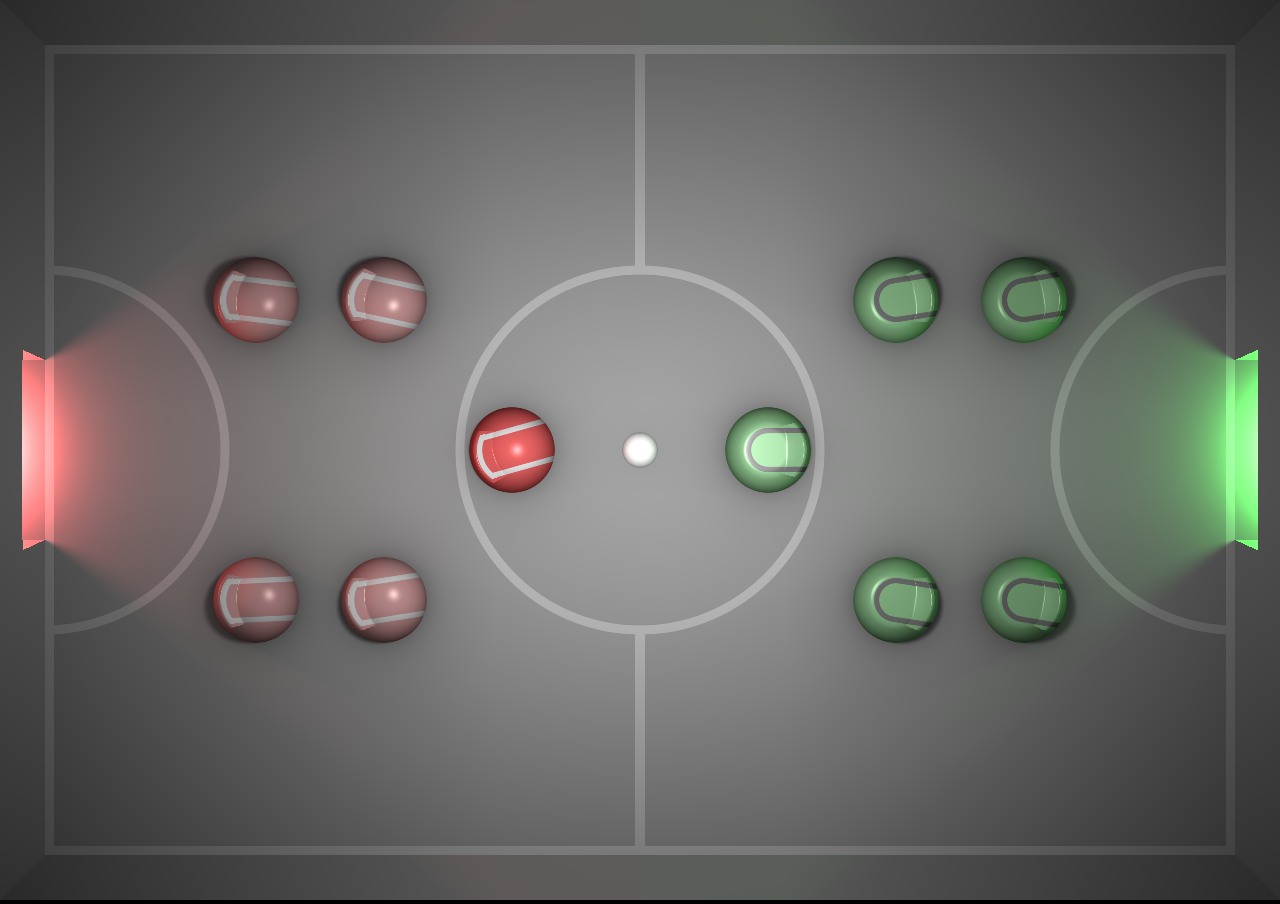
==== commit 4875a12e: "pixel density test" ====
--- a/JS_GLSL/index.html
+++ b/JS_GLSL/index.html
@@ -350,10 +350,10 @@
         pos[8] = pos8;
         pos[9] = pos9;
         pos[10] = pos10;
-        for(int i=0;i<numrobs;i++){
-            pos[i].x = (ar/2.0) + (pos[i].x/10.0)*(ar/2.0);
-            pos[i].y = 0.5 + (pos[i].y/6.0)*0.5;
-        }
+        //for(int i=0;i<numrobs;i++){
+            //pos[i].x = (ar/2.0) + (pos[i].x/10.0)*(ar/2.0);
+            //pos[i].y = 0.5 + (pos[i].y/6.0)*0.5;
+        //}
 
 
     for(int i=1;i<numrobs;i++){
@@ -391,8 +391,8 @@
     float sinw = sin(mTime*50.0);
     Robs[0].position = vec3( pos[0].xy, bradius);
     if(tractee==0 &&tracting){
-      Robs[0].position.x += sinw/300.0;
-      Robs[0].position.y += sinw/300.0;
+      Robs[0].position.x += sinw/400.0;
+      Robs[0].position.y -= sinw/400.0;
         //float balldist = dradius+bradius*3.;
         //balldist += sinw/200.0;
         //Robs[0].position = vec3( Robs[hasball].position.x + (balldist * cos(Robs[hasball].rotation)), Robs[hasball].position.y + (balldist * sin(Robs[hasball].rotation)), bradius);
@@ -413,10 +413,10 @@
     lights[1] = light(vec3(1.0,0.3,0.3),vec3(ar*-0.04, 0.5 ,0.05),vec3(0.0),vec3(0.0),vec2(0.0),0.0, 0.03, true, true);
     lights[3] = light(vec3(0.3,1.0,0.3),vec3(ar*1.04, 0.5 ,0.05),vec3(0.0),vec3(0.0),vec2(0.0),0.0, 0.025, true, false);
     
-    lights[2] = light(vec3(0.2,0.2,0.9),vec3(0.0),vec3(0.0),vec3(0.0),vec2(0.0),0.0, 0.0015, false, false);
+    lights[2] = light(vec3(0.2,0.2,0.9),vec3(0.0),vec3(0.0),vec3(0.0),vec2(0.0),0.0, 0.0007, false, false);
     
     lights[2].position = Robs[tractee].position;
-    lights[2].position.z = 0.001;
+    //lights[2].position.z = 0.005;
     lights[2].ison = tracting;
     if(uv.x>=ar/2.0){
         lights[1] =  lights[3]; lights[1].ison = true;
@@ -705,7 +705,7 @@
         float tractor = sdBezier(uv, tpA, tpB, Robs[tractee].position.xy);
         float lv = 0.01*tqdist;
         float lw = (0.6*tqdist)+sin((mTime*80.0)+(tqdist*200.0))/80.0;
-        vec3 lcol = tcol;
+        vec3 lcol = tcol/3.;
         if(tractor<lw){f = smoothstep(lv, lw, tractor);col = mix(col+lcol,col, f);}
     
         if(rindex==tractee){
@@ -714,7 +714,8 @@
             float ncola = sin(dot(normal, lnorm));
             float ncolb = sin(dot(normal, lnorm.yzx));
             float ncolc = sin(dot(normal, lnorm.zxy));
-            if(ncolc>sin(ncolc*5.) && ncolc<sin(ncolc*5.)+llw){col += tcol;}
+            if(ncolc>sin(ncola*5.) && ncolc<sin(ncola*5.)+llw){col += tcol;}
+            if(ncola>sin(ncolc*5.) && ncola<sin(ncolc*5.)+llw){col += tcol;}
         }
     }
     
@@ -733,6 +734,7 @@
 }
   
 const rr = {
+  ar: 1,
   pixscale: 1,
   requestId: undefined,
   then:0,
@@ -756,10 +758,17 @@
   pos10Loc:null,
   playerLoc:null,
   hasballLoc:null,
+  transformY: function(y){
+    return (0.5 + (y/6.0)*0.5);
+  },
+  transformX: function(x){
+    return ((rr.ar/2.0) + (x/10.0)*(rr.ar/2.0));
+  },
   render: function(now) {
     rr.requestId = undefined;
     now *= 0.001;  // convert to seconds
-    const elapsedTime = Math.min(now - rr.then, 0.1);
+    var elapsedTime = Math.min(now - rr.then, 0.1);
+    elapsedTime *= physics.delta;
     rr.time += elapsedTime;
     rr.then = now;
     rr.resize();
@@ -772,17 +781,17 @@
     rr.gl.uniform2f(rr.resolutionLoc, rr.gl.canvas.width, rr.gl.canvas.height);
     rr.gl.uniform2f(rr.mouseLoc, input.mx, input.my);
     rr.gl.uniform1f(rr.timeLoc, rr.time);
-    rr.gl.uniform2f(rr.pos0Loc, go[0].x, go[0].y);
-    rr.gl.uniform3f(rr.pos1Loc, go[1].x, go[1].y, go[1].r);
-    rr.gl.uniform3f(rr.pos2Loc, go[2].x, go[2].y, go[2].r);
-    rr.gl.uniform3f(rr.pos3Loc, go[3].x, go[3].y, go[3].r);
-    rr.gl.uniform3f(rr.pos4Loc, go[4].x, go[4].y, go[4].r);
-    rr.gl.uniform3f(rr.pos5Loc, go[5].x, go[5].y, go[5].r);
-    rr.gl.uniform3f(rr.pos6Loc, go[6].x, go[6].y, go[6].r);
-    rr.gl.uniform3f(rr.pos7Loc, go[7].x, go[7].y, go[7].r);
-    rr.gl.uniform3f(rr.pos8Loc, go[8].x, go[8].y, go[8].r);
-    rr.gl.uniform3f(rr.pos9Loc, go[9].x, go[9].y, go[9].r);
-    rr.gl.uniform3f(rr.pos10Loc, go[10].x, go[10].y, go[10].r);
+    rr.gl.uniform2f(rr.pos0Loc,  rr.transformX(go[0].x), rr.transformY(go[0].y));
+    rr.gl.uniform3f(rr.pos1Loc,  rr.transformX(go[1].x), rr.transformY(go[1].y), go[1].r);
+    rr.gl.uniform3f(rr.pos2Loc,  rr.transformX(go[2].x), rr.transformY(go[2].y), go[2].r);
+    rr.gl.uniform3f(rr.pos3Loc,  rr.transformX(go[3].x), rr.transformY(go[3].y), go[3].r);
+    rr.gl.uniform3f(rr.pos4Loc,  rr.transformX(go[4].x), rr.transformY(go[4].y), go[4].r);
+    rr.gl.uniform3f(rr.pos5Loc,  rr.transformX(go[5].x), rr.transformY(go[5].y), go[5].r);
+    rr.gl.uniform3f(rr.pos6Loc,  rr.transformX(go[6].x), rr.transformY(go[6].y), go[6].r);
+    rr.gl.uniform3f(rr.pos7Loc,  rr.transformX(go[7].x), rr.transformY(go[7].y), go[7].r);
+    rr.gl.uniform3f(rr.pos8Loc,  rr.transformX(go[8].x), rr.transformY(go[8].y), go[8].r);
+    rr.gl.uniform3f(rr.pos9Loc,  rr.transformX(go[9].x), rr.transformY(go[9].y), go[9].r);
+    rr.gl.uniform3f(rr.pos10Loc,rr.transformX(go[10].x), rr.transformY(go[10].y), go[10].r);
 
     rr.gl.uniform1i(rr.hasballLoc, physics.possby);
 
@@ -806,8 +815,13 @@
     }
   },
   resize: function(){
+    this.pixscale = window.devicePixelRatio;
+    if(window.innerWidth*window.innerHeight > 2000000) {this.pixscale = 2*window.devicePixelRatio}
+      if(window.innerWidth*window.innerHeight > 4000000) {this.pixscale = 3*window.devicePixelRatio}
+        if(window.innerWidth*window.innerHeight > 8000000) {this.pixscale = 4*window.devicePixelRatio}
     canvas.width  = window.innerWidth/this.pixscale;
     canvas.height = window.innerHeight/this.pixscale; 
+    rr.ar = canvas.width/canvas.height;
     canvas.style['image-rendering'] = 'pixelated';
     canvas.style.width  = window.innerWidth+'px';
     canvas.style.height = window.innerHeight+'px';
@@ -900,11 +914,12 @@
     nearestB: 0,
     vinc: 0.1,
     delta: 1.0,
+    slowing: false,
     slow: function(){
-      physics.delta = 0.4;
+      physics.slowing = true;
     },
     fast: function(){
-      physics.delta = 1.0;
+      physics.delta = 1.0;physics.slowing = false;
     },
     checkColl: function(A, B) {
         var dx = go[B].x - go[A].x;
@@ -946,7 +961,9 @@
     },
     animate: function() {
 
-
+        if(physics.slowing){
+          if(physics.delta>0.2){physics.delta*=0.95;}
+        }
 
         for (var i = 0; i < this.amount; i++) {
 
@@ -961,28 +978,36 @@
                 //}
                 this.xv[i] *= this.damp;
                 this.yv[i] *= this.damp;
+
+                if (i === 0) {
+                  if (!(go[i].y < this.goalTop && go[i].y > this.goalBottom)) {
+                           if (go[i].x > this.riglim[i]){
+                              go[i].x = this.riglim[i];
+                              this.xv[i] = -this.xv[i];
+                           }
+                           if (go[i].x < this.leflim[i]){
+                              go[i].x = this.leflim[i];
+                              this.xv[i] = -this.xv[i];
+                           }
+                  }
+                  if (go[i].x > this.riglim[i]+1) {
+                      this.score("A");
+                  } 
+                  if (go[i].x < this.leflim[i]-1) {
+                      this.score("B");
+                  } 
+                } else {
                 if (go[i].x > this.riglim[i]) {
 
                     go[i].x = this.riglim[i];
                     this.xv[i] = -this.xv[i];
-
-                    if (i === 0) {
-                        if (go[i].y < this.goalTop && go[i].y > this.goalBottom) {
-                            this.score("A");
-                        }
-                    }
 
                 }
                 if (go[i].x < this.leflim[i]) {
                     go[i].x = this.leflim[i];
                     this.xv[i] = -this.xv[i];
-                    if (i === 0) {
-                        if (go[i].y < this.goalTop && go[i].y > this.goalBottom) {
-                            this.score("B");
-                        }
-                    }
-   
-                }
+                }
+              }
                 if (go[i].y > this.toplim[i]) {
                     go[i].y = this.toplim[i];
                     this.yv[i] = -this.yv[i];
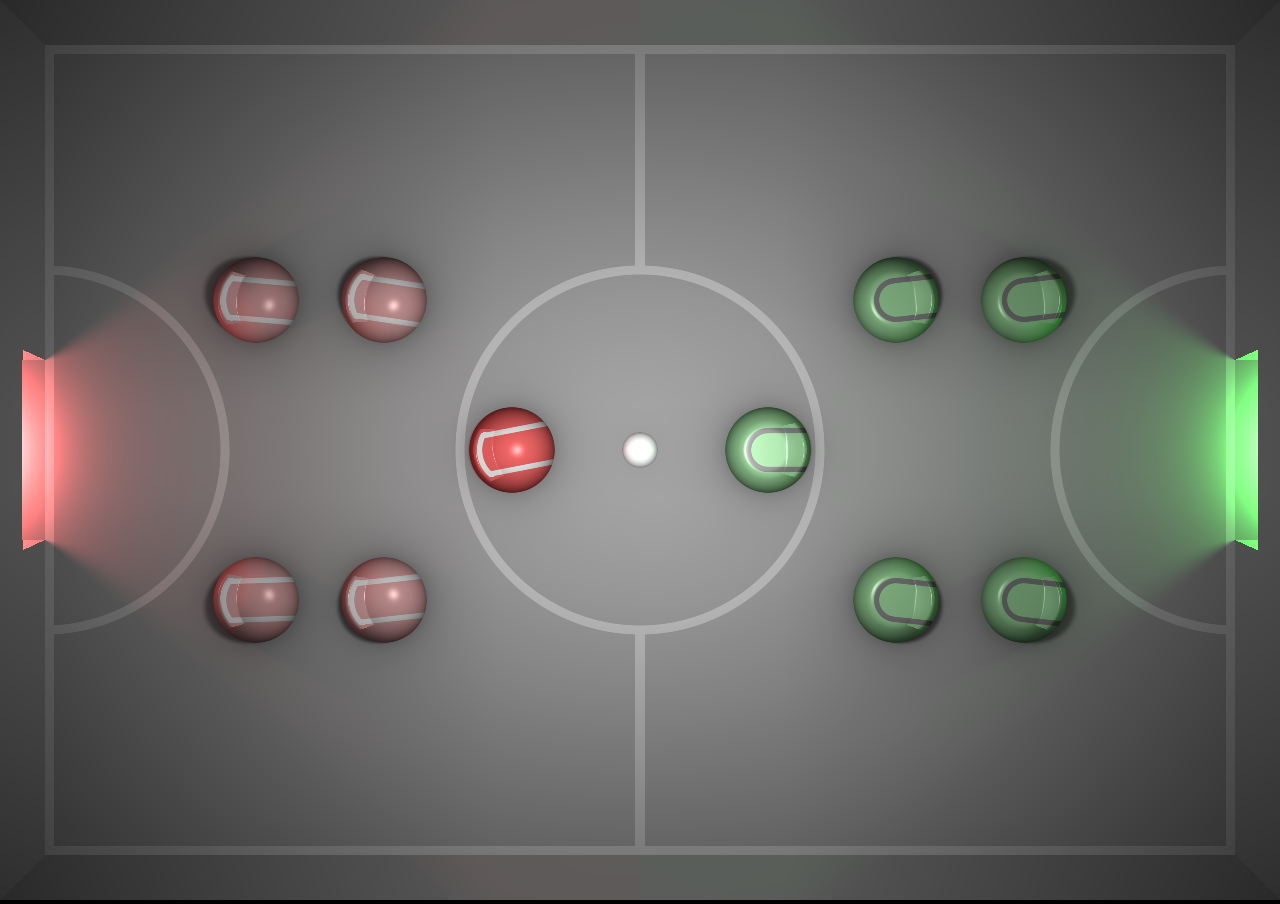
==== commit c90a1d46: "new version with improved interaction" ====
--- a/JS_GLSL/index.html
+++ b/JS_GLSL/index.html
@@ -27,16 +27,29 @@
       if (!gamepad) continue;
       for (const [i, button] of gamepad.buttons.entries()) {
         if (button.pressed) {
-          //console.log(`Button ${i} [PRESSED]`);
+          if(i==0){
+            physics.slow();
+          } else if (physics.slowing){
+            physics.fast();
+          }
+        }
+        if (!button.pressed) {
+            if(i==0 && physics.slowing){
+            physics.fast();
+          }
         }
       }
       for (const [i, axis] of gamepad.axes.entries()) {
         //console.log(`${i}: ${axis.toFixed(4)}`);
         //console.log("value", axis + 1);
-        if(i==0){input.lsx=axis}
-        if(i==1){input.lsy=axis}
-        if(Math.abs(input.lsx)<0.1){input.lsx=0}
-        if(Math.abs(input.lsy)<0.1){input.lsy=0}
+        var tlsy = 0;
+        var tlsx = 0;
+        if(i==0){tlsx=axis}
+        if(i==1){tlsy=axis}
+        if(Math.abs(tlsx)<0.05){tlsx=0}
+        if(Math.abs(tlsy)<0.05){tlsy=0}
+        if(Math.abs(tlsx)>0.1){input.lsx=tlsx}
+        if(Math.abs(tlsy)>0.1){input.lsy=tlsy}
       }
     }
   },
@@ -104,12 +117,14 @@
     uniform vec3 pos8;
     uniform vec3 pos9;
     uniform vec3 pos10;
+    uniform int activerobs;
     uniform int player;
     uniform int hasball;
+
     out vec4 outColor;
 
-#define numrobs 11
-#define numlights 4
+    #define numrobs 11
+    #define numlights 4
 
 #define white vec3(1.)
 #define pink vec3(.95,.75,.75)
@@ -336,7 +351,6 @@
     float theight = 0.0;
     float angle = 0.0;
     
-    int activerobs = 11;
 
         vec3 pos[numrobs];
         pos[0] = vec3(pos0, 0.0);
@@ -381,7 +395,6 @@
         } 
     }
     
-    int player = 1;
     
     int tracter = hasball;
     int tractee = 0;
@@ -758,6 +771,7 @@
   pos10Loc:null,
   playerLoc:null,
   hasballLoc:null,
+  activeLoc:null,
   transformY: function(y){
     return (0.5 + (y/6.0)*0.5);
   },
@@ -781,20 +795,20 @@
     rr.gl.uniform2f(rr.resolutionLoc, rr.gl.canvas.width, rr.gl.canvas.height);
     rr.gl.uniform2f(rr.mouseLoc, input.mx, input.my);
     rr.gl.uniform1f(rr.timeLoc, rr.time);
-    rr.gl.uniform2f(rr.pos0Loc,  rr.transformX(go[0].x), rr.transformY(go[0].y));
-    rr.gl.uniform3f(rr.pos1Loc,  rr.transformX(go[1].x), rr.transformY(go[1].y), go[1].r);
-    rr.gl.uniform3f(rr.pos2Loc,  rr.transformX(go[2].x), rr.transformY(go[2].y), go[2].r);
-    rr.gl.uniform3f(rr.pos3Loc,  rr.transformX(go[3].x), rr.transformY(go[3].y), go[3].r);
-    rr.gl.uniform3f(rr.pos4Loc,  rr.transformX(go[4].x), rr.transformY(go[4].y), go[4].r);
-    rr.gl.uniform3f(rr.pos5Loc,  rr.transformX(go[5].x), rr.transformY(go[5].y), go[5].r);
-    rr.gl.uniform3f(rr.pos6Loc,  rr.transformX(go[6].x), rr.transformY(go[6].y), go[6].r);
-    rr.gl.uniform3f(rr.pos7Loc,  rr.transformX(go[7].x), rr.transformY(go[7].y), go[7].r);
-    rr.gl.uniform3f(rr.pos8Loc,  rr.transformX(go[8].x), rr.transformY(go[8].y), go[8].r);
-    rr.gl.uniform3f(rr.pos9Loc,  rr.transformX(go[9].x), rr.transformY(go[9].y), go[9].r);
-    rr.gl.uniform3f(rr.pos10Loc,rr.transformX(go[10].x), rr.transformY(go[10].y), go[10].r);
-
+    rr.gl.uniform2f(rr.pos0Loc,  rr.transformX(g.o[0].x), rr.transformY(g.o[0].y));
+    rr.gl.uniform3f(rr.pos1Loc,  rr.transformX(g.o[1].x), rr.transformY(g.o[1].y), g.o[1].r);
+    rr.gl.uniform3f(rr.pos2Loc,  rr.transformX(g.o[2].x), rr.transformY(g.o[2].y), g.o[2].r);
+    rr.gl.uniform3f(rr.pos3Loc,  rr.transformX(g.o[3].x), rr.transformY(g.o[3].y), g.o[3].r);
+    rr.gl.uniform3f(rr.pos4Loc,  rr.transformX(g.o[4].x), rr.transformY(g.o[4].y), g.o[4].r);
+    rr.gl.uniform3f(rr.pos5Loc,  rr.transformX(g.o[5].x), rr.transformY(g.o[5].y), g.o[5].r);
+    rr.gl.uniform3f(rr.pos6Loc,  rr.transformX(g.o[6].x), rr.transformY(g.o[6].y), g.o[6].r);
+    rr.gl.uniform3f(rr.pos7Loc,  rr.transformX(g.o[7].x), rr.transformY(g.o[7].y), g.o[7].r);
+    rr.gl.uniform3f(rr.pos8Loc,  rr.transformX(g.o[8].x), rr.transformY(g.o[8].y), g.o[8].r);
+    rr.gl.uniform3f(rr.pos9Loc,  rr.transformX(g.o[9].x), rr.transformY(g.o[9].y), g.o[9].r);
+    rr.gl.uniform3f(rr.pos10Loc,rr.transformX(g.o[10].x), rr.transformY(g.o[10].y), g.o[10].r);
+    rr.gl.uniform1i(rr.activeLoc, physics.amount);
     rr.gl.uniform1i(rr.hasballLoc, physics.possby);
-
+    rr.gl.uniform1i(rr.playerLoc, AI.human);
     rr.gl.drawArrays(
         rr.gl.TRIANGLES,
         0,     // offset
@@ -815,10 +829,11 @@
     }
   },
   resize: function(){
-    this.pixscale = window.devicePixelRatio;
-    if(window.innerWidth*window.innerHeight > 2000000) {this.pixscale = 2*window.devicePixelRatio}
-      if(window.innerWidth*window.innerHeight > 4000000) {this.pixscale = 3*window.devicePixelRatio}
-        if(window.innerWidth*window.innerHeight > 8000000) {this.pixscale = 4*window.devicePixelRatio}
+    let getdpr = Math.floor(window.devicePixelRatio);
+    this.pixscale = getdpr;
+    if(window.innerWidth*window.innerHeight > 2000000) {this.pixscale = 2*getdpr}
+      if(window.innerWidth*window.innerHeight > 4000000) {this.pixscale = 3*getdpr}
+        if(window.innerWidth*window.innerHeight > 8000000) {this.pixscale = 4*getdpr}
     canvas.width  = window.innerWidth/this.pixscale;
     canvas.height = window.innerHeight/this.pixscale; 
     rr.ar = canvas.width/canvas.height;
@@ -848,8 +863,9 @@
     rr.pos8Loc = rr.gl.getUniformLocation(rr.program, "pos8");
     rr.pos9Loc = rr.gl.getUniformLocation(rr.program, "pos9");
     rr.pos10Loc =rr.gl.getUniformLocation(rr.program, "pos10");
-
     rr.hasballLoc =rr.gl.getUniformLocation(rr.program, "hasball");
+    rr.activeLoc =rr.gl.getUniformLocation(rr.program, "activerobs");
+    rr.playerLoc =rr.gl.getUniformLocation(rr.program, "player");
 
   rr.vao = rr.gl.createVertexArray();
   rr.gl.bindVertexArray(rr.vao);
@@ -874,12 +890,12 @@
 }
 
 const physics = {
-    hook: [0.85, 0.85, 0.85, 0.85, 0.85, 0.85, 0.85, 0.85, 0.85, 0.85, 0.85],
+    hook: 0.9,
     amount: 11,
     damp: 0.98,
-    stopv: 0.001,
+    stopv: 0,
     cdist: 3,
-    maxvel:[0.13, 0.2, 0.13,0.13,0.13, 0.13, 0.13,0.13, 0.13, 0.13, 0.13],
+    maxvel:[0.13, 0.13, 0.13,0.13,0.13, 0.13, 0.13,0.13, 0.13, 0.13, 0.13],
     agil: 2,
     poss: false,
     possby: 0,
@@ -913,17 +929,25 @@
     nearestA: 0,
     nearestB: 0,
     vinc: 0.1,
-    delta: 1.0,
+    delta: 0.7,
     slowing: false,
+    power: 0.1,
     slow: function(){
-      physics.slowing = true;
+      if(physics.possby==AI.human && !physics.slowing){
+        physics.slowing = true;
+      }
     },
     fast: function(){
-      physics.delta = 1.0;physics.slowing = false;
+      physics.delta = 0.7;
+      physics.hook = 1.0;
+      physics.slowing = false;
+      if(physics.possby==AI.human){
+        physics.shoot(AI.human);
+      }
     },
     checkColl: function(A, B) {
-        var dx = go[B].x - go[A].x;
-        var dy = go[B].y - go[A].y;
+        var dx = g.o[B].x - g.o[A].x;
+        var dy = g.o[B].y - g.o[A].y;
         var dist = Math.sqrt(dx * dx + dy * dy);
         if (dist < this.radii[A] + this.radii[B]) {
             var angle = Math.atan2(dy, dx);
@@ -944,15 +968,25 @@
             var diff = ((this.radii[A] + this.radii[B]) - dist) / 2;
             var cosd = cosa * diff;
             var sind = sina * diff;
-            go[A].x -= cosd;
-            go[A].y -= sind;
-            go[B].x += cosd;
-            go[B].y += sind;
-        }
+            g.o[A].x -= cosd;
+            g.o[A].y -= sind;
+            g.o[B].x += cosd;
+            g.o[B].y += sind;
+        }
+    },
+    shoot: function(i){
+      console.log(physics.power);
+                    this.poss = false;
+                    this.possby = 0;
+                    this.yv[0] = this.yv[i] + (physics.power) * Math.sin(g.o[i].r - 1.5708);
+                    this.xv[0] = this.xv[i] + (physics.power) * Math.cos(g.o[i].r - 1.5708);
+                    g.o[0].x += this.xv[0];
+                    g.o[0].y += this.yv[0];
+                    physics.power=0.1;
     },
     score: function(side) {
-        go[0].x = 0;
-        go[0].y = 0;
+        g.o[0].x = 0;
+        g.o[0].y = 0;
 
         this.xv[0] = 0;
         this.yv[0] = 0;
@@ -962,59 +996,61 @@
     animate: function() {
 
         if(physics.slowing){
-          if(physics.delta>0.2){physics.delta*=0.95;}
+          if(physics.delta>0.1){physics.delta*=0.98;}
+          if(physics.hook>0.9){physics.hook*=0.98;}
+          if(physics.power<1){physics.power*=1.02;}
         }
 
         for (var i = 0; i < this.amount; i++) {
 
 
                 if (this.poss && i === 0) {
-                    go[i].x = (go[this.possby].x + 1.1*(this.hook[i] * Math.cos(go[this.possby].r - 1.5708)));
-                    go[i].y = (go[this.possby].y + 1.1*(this.hook[i] * Math.sin(go[this.possby].r - 1.5708)));
+                    g.o[i].x = (g.o[this.possby].x + 1.3*(this.hook * Math.cos(g.o[this.possby].r - 1.5708)));
+                    g.o[i].y = (g.o[this.possby].y + 1.3*(this.hook * Math.sin(g.o[this.possby].r - 1.5708)));
                 }
                 //if(i<2){
-                go[i].x += this.xv[i]*this.delta;
-                go[i].y += this.yv[i]*this.delta;
+                g.o[i].x += this.xv[i]*this.delta;
+                g.o[i].y += this.yv[i]*this.delta;
                 //}
                 this.xv[i] *= this.damp;
                 this.yv[i] *= this.damp;
 
                 if (i === 0) {
-                  if (!(go[i].y < this.goalTop && go[i].y > this.goalBottom)) {
-                           if (go[i].x > this.riglim[i]){
-                              go[i].x = this.riglim[i];
+                  if (!(g.o[i].y < this.goalTop && g.o[i].y > this.goalBottom)) {
+                           if (g.o[i].x > this.riglim[i]){
+                              g.o[i].x = this.riglim[i];
                               this.xv[i] = -this.xv[i];
                            }
-                           if (go[i].x < this.leflim[i]){
-                              go[i].x = this.leflim[i];
+                           if (g.o[i].x < this.leflim[i]){
+                              g.o[i].x = this.leflim[i];
                               this.xv[i] = -this.xv[i];
                            }
                   }
-                  if (go[i].x > this.riglim[i]+1) {
+                  if (g.o[i].x > this.riglim[i]+1) {
                       this.score("A");
                   } 
-                  if (go[i].x < this.leflim[i]-1) {
+                  if (g.o[i].x < this.leflim[i]-1) {
                       this.score("B");
                   } 
                 } else {
-                if (go[i].x > this.riglim[i]) {
-
-                    go[i].x = this.riglim[i];
+                if (g.o[i].x > this.riglim[i]) {
+
+                    g.o[i].x = this.riglim[i];
                     this.xv[i] = -this.xv[i];
 
                 }
-                if (go[i].x < this.leflim[i]) {
-                    go[i].x = this.leflim[i];
+                if (g.o[i].x < this.leflim[i]) {
+                    g.o[i].x = this.leflim[i];
                     this.xv[i] = -this.xv[i];
                 }
               }
-                if (go[i].y > this.toplim[i]) {
-                    go[i].y = this.toplim[i];
+                if (g.o[i].y > this.toplim[i]) {
+                    g.o[i].y = this.toplim[i];
                     this.yv[i] = -this.yv[i];
        
                 }
-                if (go[i].y < this.botlim[i]) {
-                    go[i].y = this.botlim[i];
+                if (g.o[i].y < this.botlim[i]) {
+                    g.o[i].y = this.botlim[i];
                     this.yv[i] = -this.yv[i];
        
                 }
@@ -1024,17 +1060,17 @@
                     this.yv[i] = 0;
                 }
    
-            this.xp[i] = go[i].x;
-            this.yp[i] = go[i].y;
+            this.xp[i] = g.o[i].x;
+            this.yp[i] = g.o[i].y;
             for (var j = i + 1; j < this.amount; j++) {
                 this.checkColl(i, j);
             }
             if (i==0){
 
                 if (this.poss) {
-                    var xd2 = go[0].x - (go[this.possby].x + (this.hook[i] * Math.cos(go[this.possby].r - 1.5708)));
-                    var yd2 = go[0].y - (go[this.possby].y + (this.hook[i] * Math.sin(go[this.possby].r - 1.5708)));
-                    if (Math.sqrt((Math.abs(xd2) * Math.abs(xd2) + (Math.abs(yd2) * Math.abs(yd2)))) > 0.3) {
+                    var xd2 = g.o[0].x - (g.o[this.possby].x + (this.hook * Math.cos(g.o[this.possby].r - 1.5708)));
+                    var yd2 = g.o[0].y - (g.o[this.possby].y + (this.hook * Math.sin(g.o[this.possby].r - 1.5708)));
+                    if (Math.sqrt((Math.abs(xd2) * Math.abs(xd2) + (Math.abs(yd2) * Math.abs(yd2)))) > 0.4) {
                         this.yv[0] = this.yv[this.possby];
                         this.xv[0] = this.xv[this.possby];
                         this.poss = false;
@@ -1044,15 +1080,15 @@
                 }
 
             } else {
-                this.ballxd[i] = go[0].x - go[i].x;
-                this.ballyd[i] = go[0].y - go[i].y;
+                this.ballxd[i] = g.o[0].x - g.o[i].x;
+                this.ballyd[i] = g.o[0].y - g.o[i].y;
                 this.balld[i] = Math.sqrt((Math.abs(this.ballxd[i]) * Math.abs(this.ballxd[i])) + (Math.abs(this.ballyd[i]) * Math.abs(this.ballyd[i])));
 
-                this.targetxd[i] = this.targetx[i] - go[i].x;
-                this.targetyd[i] = this.targety[i] - go[i].y;
+                this.targetxd[i] = this.targetx[i] - g.o[i].x;
+               this.targetyd[i] = this.targety[i] - g.o[i].y;
                 this.targeta[i] = Math.atan2(this.targetyd[i], this.targetxd[i]);
    
-                go[i].r = go[i].r % 6.283184;
+                g.o[i].r = g.o[i].r % 6.283184;
  
                 this.targetd[i] = Math.sqrt((Math.abs(this.targetxd[i]) * Math.abs(this.targetxd[i])) + (Math.abs(this.targetyd[i]) * Math.abs(this.targetyd[i])));
 
@@ -1062,7 +1098,7 @@
                     this.v[i] = this.maxvel[i];
                 } else if (i == this.nearestB && this.possby != i) {
                     this.v[i] = this.maxvel[i];
-                } else if (this.possby == i && i!=1) {
+                } else if (this.possby == i && i!=AI.human) {
                     this.v[i] = this.maxvel[i];
                 } else {
                     this.v[i] = this.maxvel[i] * (this.targetd[i] / this.cdist);
@@ -1071,7 +1107,7 @@
                 //
                 var wx = this.v[i] * Math.cos(this.targeta[i]);
                 var wy = this.v[i] * Math.sin(this.targeta[i]);
-                var netrotation = (go[i].r - 1.5708);
+                var netrotation = (g.o[i].r - 1.5708);
 
                 this.anglediff[i] = this.targeta[i] - netrotation;
 
@@ -1083,17 +1119,17 @@
                 }
 
 
-                if (Math.abs(this.anglediff[i]) < 0.5) {
+                if (Math.abs(this.anglediff[i]) < 1.9) {
                     this.yv[i] += (wy - this.yv[i]) / this.agil;
                     this.xv[i] += (wx - this.xv[i]) / this.agil;
                 }
 
                 this.angleinc[i] = (this.anglediff[i]) / 10;
 
-                if (this.targetd[i] < 1 && i>1) {
-
-                    this.targetxd[i] = go[0].x - go[i].x;
-                    this.targetyd[i] = go[0].y - go[i].y;
+                if (this.targetd[i] < 1 && i!=AI.human) {
+
+                    this.targetxd[i] = g.o[0].x - g.o[i].x;
+                    this.targetyd[i] = g.o[0].y - g.o[i].y;
                     this.targeta[i] = Math.atan2(this.targetyd[i], this.targetxd[i]);
                     this.anglediff[i] = this.targeta[i] - netrotation;
                     if (this.anglediff[i] > 3.1415927) {
@@ -1104,28 +1140,23 @@
                     }
                     this.angleinc[i] = (this.anglediff[i]) / 10;
 
-
-
-                }
-
-                go[i].r += this.angleinc[i]*this.delta;
+                
+
+                }
+
+                g.o[i].r += this.angleinc[i]*this.delta;
  
-                if (this.possby == i && this.targetd[i] < 1 && i>1) {
-                    this.poss = false;
-                    this.possby = 0;
-                    this.yv[0] = this.yv[i] + 0.4 * Math.sin(go[i].r - 1.5708);
-                    this.xv[0] = this.xv[i] + 0.4 * Math.cos(go[i].r - 1.5708);
-                    go[0].x += this.xv[0];
-                    go[0].y += this.yv[0];
+                if (this.possby == i && this.targetd[i] < 1 && i!=AI.human) {
+                    this.shoot(i);
                 }
 
                 if (!this.poss) {
-                    var xd = go[0].x - (go[i].x + (this.hook[i] * Math.cos(go[i].r - 1.5708)));
-                    var yd = go[0].y - (go[i].y + (this.hook[i] * Math.sin(go[i].r - 1.5708)));
-                    if (Math.sqrt((Math.abs(xd) * Math.abs(xd) + (Math.abs(yd) * Math.abs(yd)))) < 0.2) {
+                    var xd = g.o[0].x - (g.o[i].x + (this.hook * Math.cos(g.o[i].r - 1.5708)));
+                    var yd = g.o[0].y - (g.o[i].y + (this.hook * Math.sin(g.o[i].r - 1.5708)));
+                    if (Math.sqrt((Math.abs(xd) * Math.abs(xd) + (Math.abs(yd) * Math.abs(yd)))) < 0.3) {
                         this.poss = true;
                         this.possby = i;
-                      
+                        if(i<6 ) {AI.human=i};
                     }
                 }
 
@@ -1134,9 +1165,9 @@
             }
          
         }
-        this.nearestA = 2;
+        this.nearestA = 1;
         this.nearestB = 6;
-        for (var k = 2; k < 6; k++) {
+        for (var k = 1; k < 6; k++) {
             if (this.balld[k] < this.balld[this.nearestA]) {
                 this.nearestA = k;
             }
@@ -1147,11 +1178,16 @@
                 this.nearestB = l;
             }
         }
+        //if(physics.possby!=AI.human){
+          //AI.human = this.nearestA;
+        //}
+        
+
     }
 };
 
-var go = [
-  {x:0, y:0},
+const g ={
+  o:[{x:0, y:0},
   {x:-2,y:0, r: 1.5708},
   {x:-4,y:2, r: 1.5708},
   {x:-4,y:-2,r: 1.5708},
@@ -1162,9 +1198,11 @@
   {x:4, y:-2,r:-1.5708},
   {x:6, y:2, r:-1.5708},
   {x:6, y:-2,r:-1.5708}]
+};
 
 var AI = {
     human: 1,
+    attacking: false,
     attackx: [0, 0.2, 0.4, 0.6, 0.8, 1.2, 1.5, 1.5, 1.8, 1.8, 1.9],
     attacky: [0, 1, 1.5, 0.5, 1.7, 0.3, 1.3, 0.7, 0.3, 1.7, 1],
     neutralx: [0, 0.25, 0.25, 0.7, 0.7, 0.8, 1.2, 1.3, 1.3, 1.75, 1.75],
@@ -1177,17 +1215,24 @@
     animate: function() {
         if (physics.poss) {
             if (physics.possby > 5) {
+              this.attacking = false;
+            } else {
+              this.attacking = true;
+
+            }
+
+        }
+
+        if (this.attacking == false) {
+              
                 this.positionx = this.defensex;
                 this.positiony = this.defensey;
             } else {
+              
                 this.positionx = this.attackx;
                 this.positiony = this.attacky;
             }
 
-        } else {
-            this.positionx = this.neutralx;
-            this.positiony = this.neutraly;
-        }
 
         for (var i = 1; i < 11; i++) {
             if(i!=this.human){
@@ -1198,8 +1243,8 @@
         if(input.gp){
           var gpoffset = 0;
           if(physics.possby==1){gpoffset=0}
-            physics.targetx[this.human] = (go[this.human].x-gpoffset) + input.lsx*2;
-            physics.targety[this.human] = (go[this.human].y+gpoffset) - input.lsy*2;
+            physics.targetx[this.human] = (g.o[this.human].x-gpoffset) + input.lsx*2;
+            physics.targety[this.human] = (g.o[this.human].y+gpoffset) - input.lsy*2;
           } else {
             physics.targetx[this.human] = ((input.mx/window.innerWidth)*20)-10;
             physics.targety[this.human] = ((input.my/window.innerHeight)*12)-6;
@@ -1208,11 +1253,11 @@
 
         // nearest red and green droids to ball targets ball
         if(physics.nearestA!=this.human){
-        physics.targetx[physics.nearestA] = go[0].x;
-        physics.targety[physics.nearestA] = go[0].y;
-        }
-        physics.targetx[physics.nearestB] = go[0].x;
-        physics.targety[physics.nearestB] = go[0].y;
+        physics.targetx[physics.nearestA] = g.o[0].x;
+        physics.targety[physics.nearestA] = g.o[0].y;
+        }
+        physics.targetx[physics.nearestB] = g.o[0].x;
+        physics.targety[physics.nearestB] = g.o[0].y;
 
         // if ball is in possession, give possessing droid new target
         if (physics.poss&&physics.possby!=this.human) {
@@ -1236,7 +1281,7 @@
     },
 
     getx: function(num) {
-        var ballx = go[0].x;
+        var ballx = g.o[0].x;
         ballx += 9.6;
         if (num < 1) {
             return ((ballx * num) - 9.6);
@@ -1246,7 +1291,7 @@
     },
 
     gety: function(num) {
-        var bally = go[0].y;
+        var bally = g.o[0].y;
         bally += 5.4;
         if (num < 1) {
             return ((bally * num) - 5.4);
